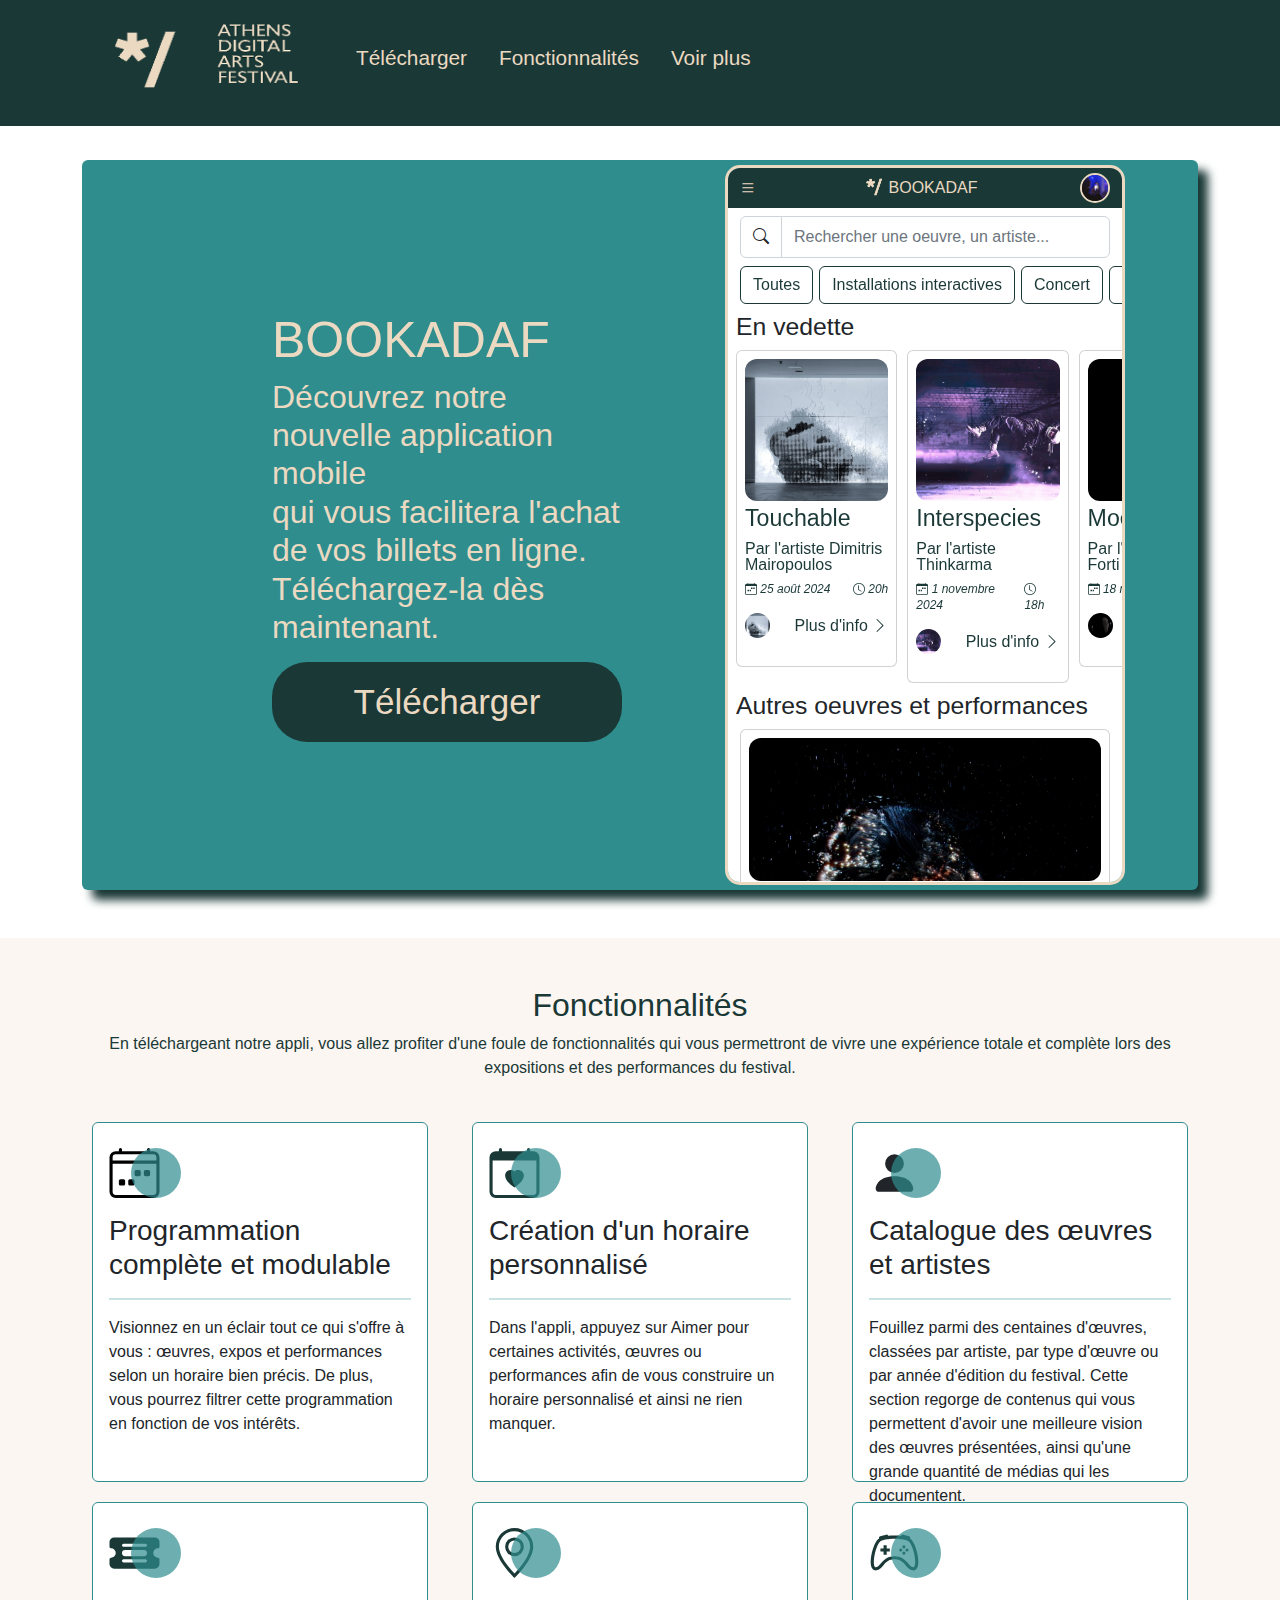
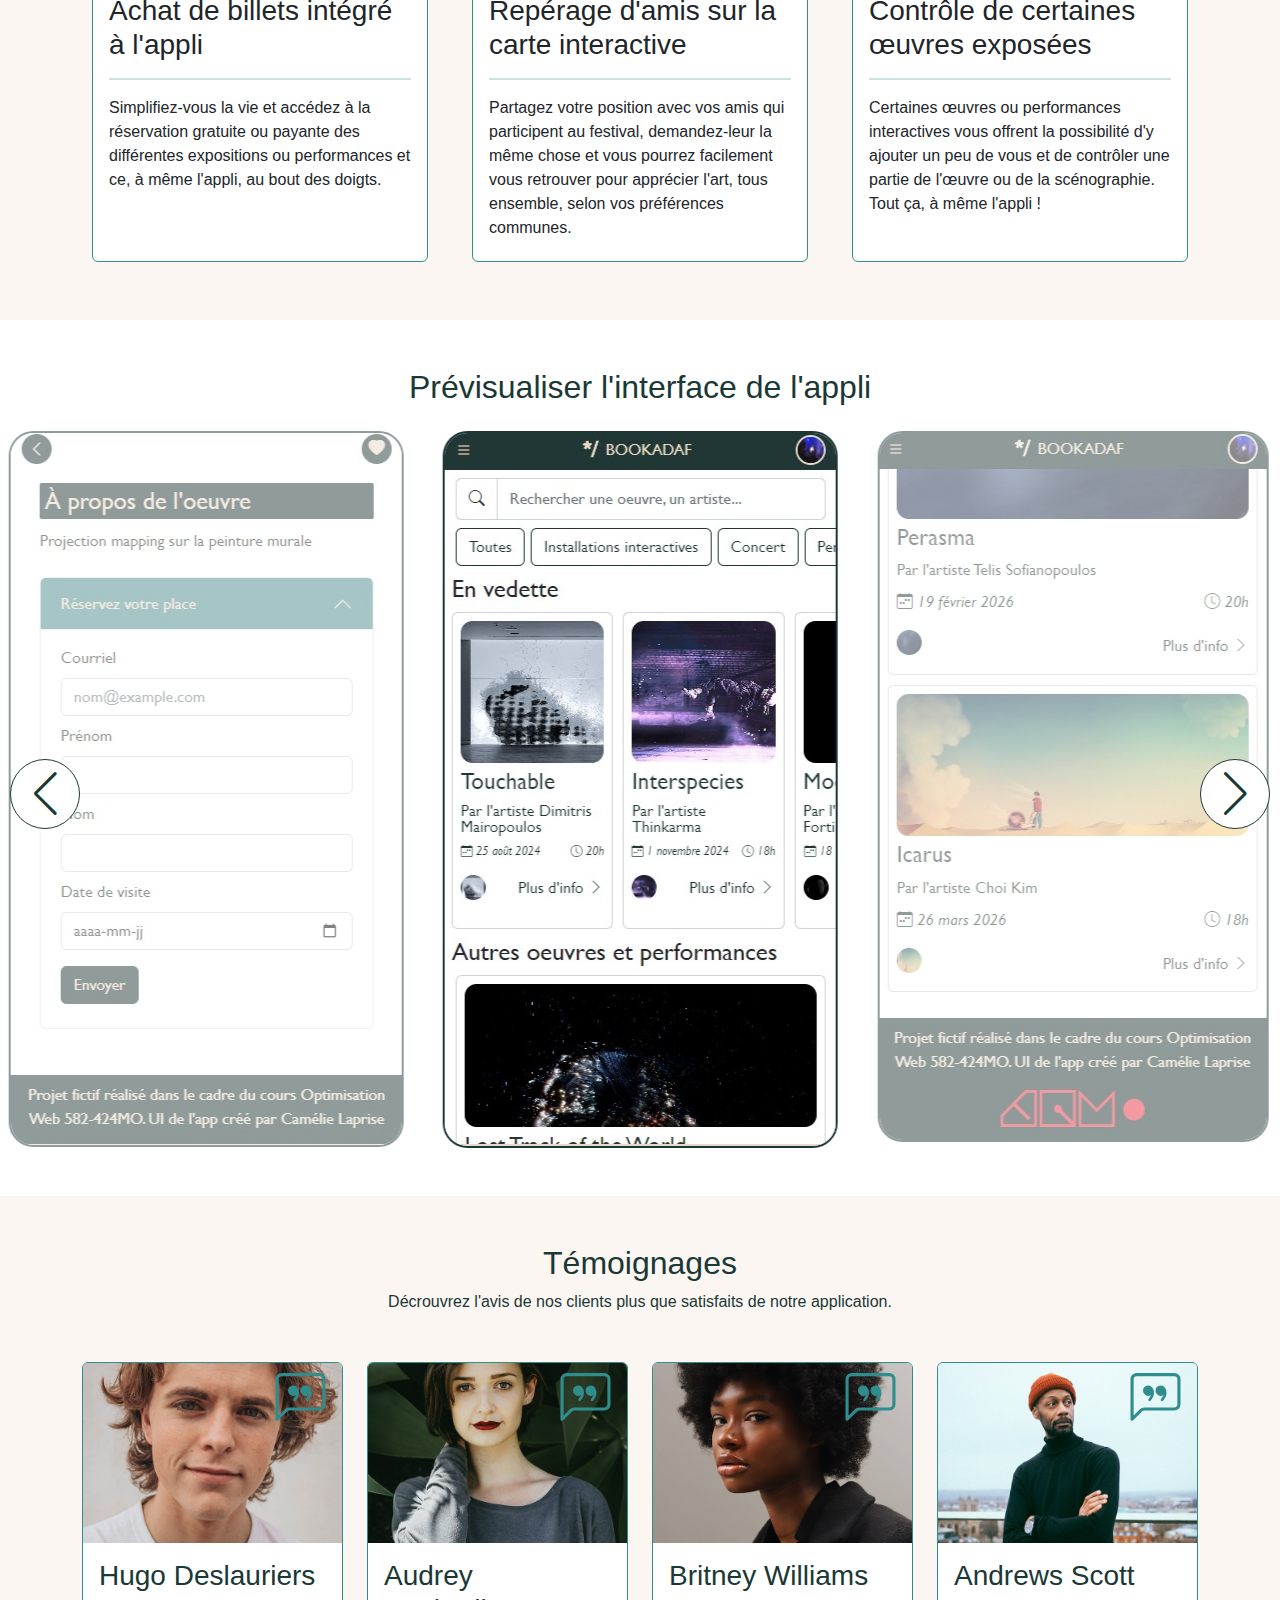
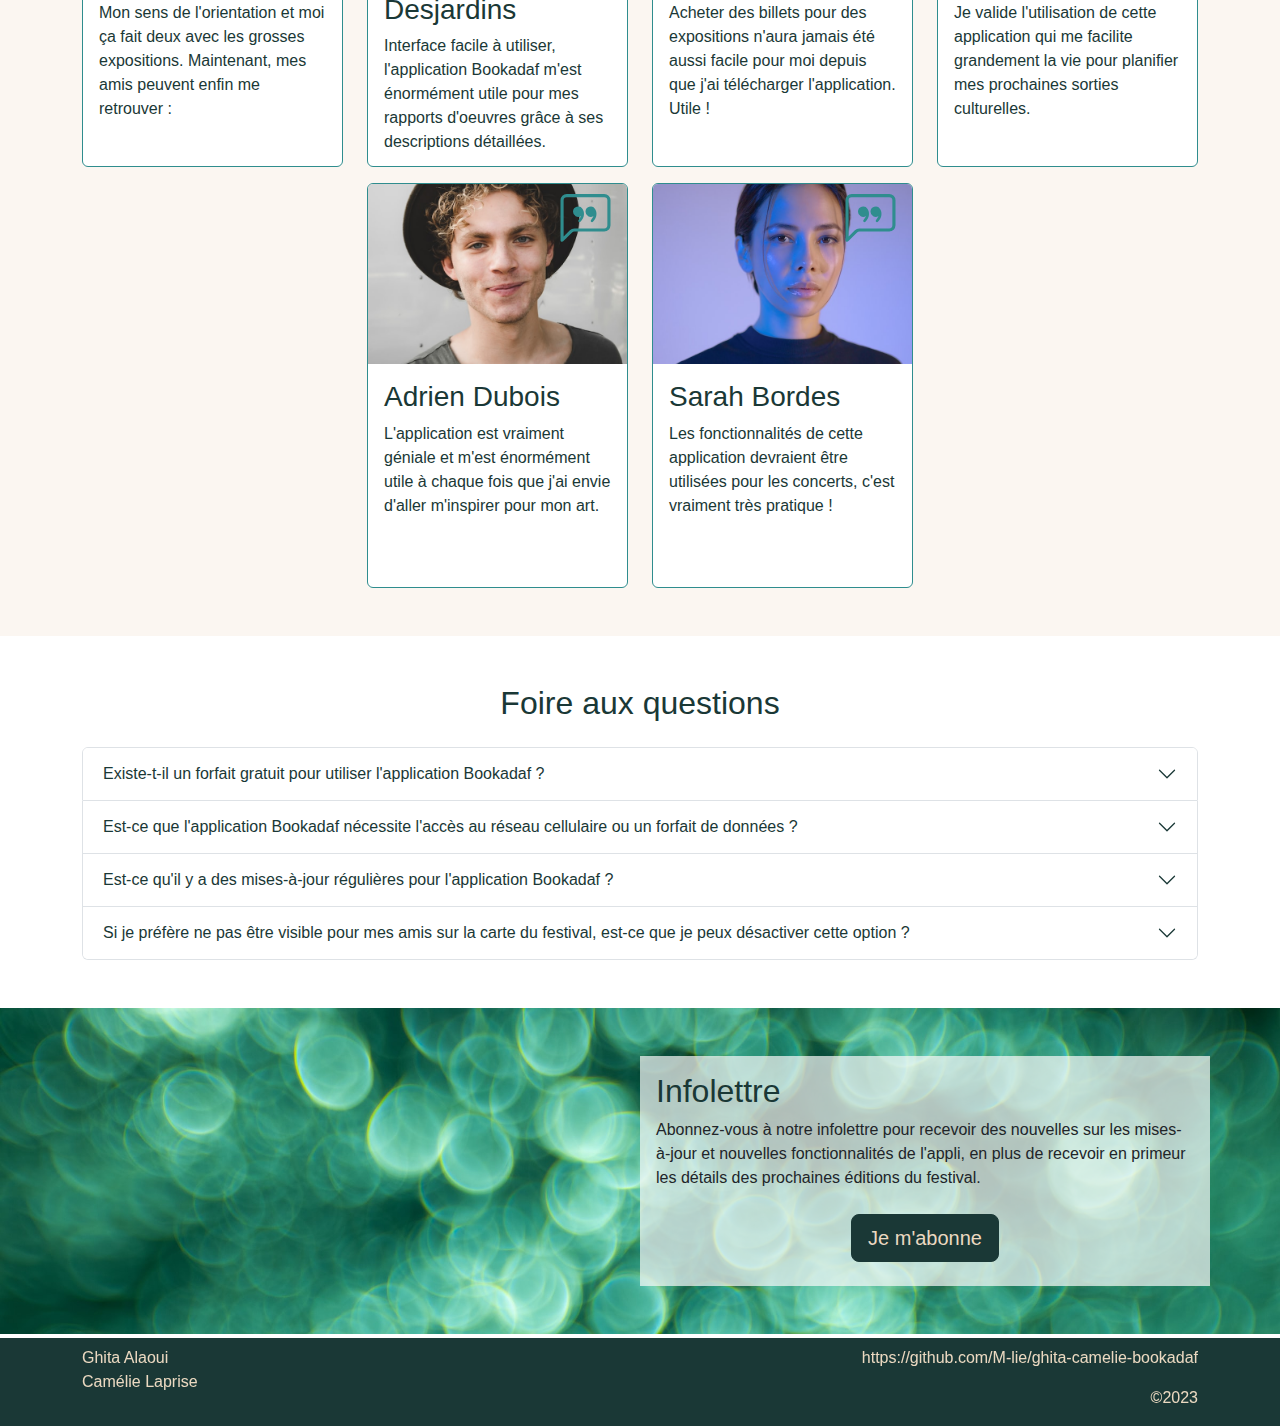
==== index.html @ 88458202 "p.1.3.3_lp" ====
<!DOCTYPE html>
<html lang="fr">
  <head>
    <meta charset="UTF-8">
    <meta http-equiv="X-UA-Compatible" content="IE=edge">
    <meta name="viewport" content="width=device-width, initial-scale=1.0">
    <meta name="robots" content="noindex,notranslate">
    <link rel="stylesheet" href="../css/custom_bootstrap.css"/>
    <link rel="stylesheet" href="https://cdn.jsdelivr.net/npm/bootstrap-icons@1.10.0/font/bootstrap-icons.css">
    <link rel="stylesheet" href="https://cdn.jsdelivr.net/npm/swiper@9/swiper-bundle.min.css"/>
    <link rel="preconnect" href="https://fonts.googleapis.com"><link rel="preconnect" href="https://fonts.gstatic.com" crossorigin=""><link href="https://fonts.googleapis.com/css2?family=Figtree:wght@600&amp;display=swap" rel="stylesheet">
    <link rel="stylesheet" href="css/main.css" />
    <link rel="stylesheet" href="css/styles-lp.css" />
    <title>Landing page</title>
  </head>

  <body>
    <header></header>

    <main>
      <nav class="navbar navbar-dark fixed-top navbar-expand-lg">
        <div class="container d-flex justify-content-start align-items-center">
          <a class="navbar-brand" href="#" id="mainNav" class="collapse navbar-collapse" id="scrollspyHeading1">
            <img src="assets/logo.png" width="250px" height="100px" />
          </a>
          <div id="mainNav" class="collapse navbar-collapse">
            <ul class="navbar-nav">
              <li class="nav-item">
                <ul class="nav nav-pills">
                  <li class="nav-item">
                    <a class="nav-link me-3" id="no1" href="#scrollspyHeading1">Télécharger</a>
                  </li>
                  <li class="nav-item">
                    <a class="nav-link me-3" id="no2"  href="#scrollspyHeading2">Fonctionnalités</a>
                  </li>
                  <li class="nav-item">
                    <a class="nav-link" id="no3" href="#scrollspyHeading3">Voir plus</a>
                  </li>
                </ul>
              </li>
            </ul>
          </div>  
        </div>
      </nav>

      <div class="premierlink" >
        <p class="telecharger">
          <a class="nav-link" href="#scrollspyHeading1"></a>
        </p>
      </div>

      <div class="deuxiemelink">
        <p class="fonctionnalite">
          <a class="nav-link" href="#scrollspyHeading2"></a>
        </p>
      </div>

      <div class="troisiemelink">
        <p class="voirplus">
          <a class="nav-link" href="#scrollspyHeading3"></a>
        </p>
      </div>

      <section class="hero pb-5">
        <div class="container">
          <div class="col-12 col-lg-12">
            <div class="card">
              <div class="row" id="scrollspyHeading1">
                <div class="col-12 col-lg-4 offset-lg-2 d-flex flex-column justify-content-center text-center text-lg-start">
                  <h1 class="text-center text-lg-start">BOOKADAF</h1>
                  <h2 class="text-center text-lg-start">
                      Découvrez notre nouvelle application mobile <br> qui vous
                      facilitera l'achat de vos billets en ligne. <br> Téléchargez-la
                      dès maintenant.
                  </h2>

                  <div class="text-center text-lg-start py-2">
                    <button class="bouton" id="scrollspyHeading1"> Télécharger </button>
                  </div>
                </div>
                <div class="col-12 col-lg-6 d-flex justify-content-center">
                  <iframe src="app/index.html" frameborder="0"></iframe>
                </div>
              </div>
            </div>
          </div>
        </div>
      </section>

      <section id="section-features">
        <div class="container py-5">
          <div class="row">
            <h2 id="scrollspyHeading2">Fonctionnalités</h2>
            <p>En téléchargeant notre appli, vous allez profiter d'une foule de fonctionnalités qui vous permettront de vivre une expérience totale et complète lors des expositions et des performances du festival.</p>
          </div>

          <div class="row pt-3 d-flex justify-content-center">
            <div class="col-12 col-md-6 col-lg-4">
              <div class="card">
                <div class="logo d-flex">
                <svg xmlns="http://www.w3.org/2000/svg" width="83" height="50" fill=""var(--basecolor) class="calendar4-week" viewBox="0 0 16 16">
                  <path d="M3.5 0a.5.5 0 0 1 .5.5V1h8V.5a.5.5 0 0 1 1 0V1h1a2 2 0 0 1 2 2v11a2 2 0 0 1-2 2H2a2 2 0 0 1-2-2V3a2 2 0 0 1 2-2h1V.5a.5.5 0 0 1 .5-.5zM2 2a1 1 0 0 0-1 1v1h14V3a1 1 0 0 0-1-1H2zm13 3H1v9a1 1 0 0 0 1 1h12a1 1 0 0 0 1-1V5z"/>
                  <path d="M11 7.5a.5.5 0 0 1 .5-.5h1a.5.5 0 0 1 .5.5v1a.5.5 0 0 1-.5.5h-1a.5.5 0 0 1-.5-.5v-1zm-3 0a.5.5 0 0 1 .5-.5h1a.5.5 0 0 1 .5.5v1a.5.5 0 0 1-.5.5h-1a.5.5 0 0 1-.5-.5v-1zm-2 3a.5.5 0 0 1 .5-.5h1a.5.5 0 0 1 .5.5v1a.5.5 0 0 1-.5.5h-1a.5.5 0 0 1-.5-.5v-1zm-3 0a.5.5 0 0 1 .5-.5h1a.5.5 0 0 1 .5.5v1a.5.5 0 0 1-.5.5h-1a.5.5 0 0 1-.5-.5v-1z"/>
                </svg>
                <div class="cercle n01"></div>
              </div>
                  <div class="card-body">
                    <h3 class="card-title"> Programmation complète et modulable </h3>
                    <hr style="height: 2px; background-color: #2f8d8e; width: 100%; border: none;">
                    Visionnez en un éclair tout ce qui s'offre à vous : œuvres, expos et performances selon un horaire bien précis. De plus, vous pourrez filtrer cette programmation en fonction de vos intérêts.
                  </div>
              </div>
            </div>
            <div class="col-12 col-md-6 col-lg-4">
              
               <div class="card">
                <div class="logo d-flex">
                <svg xmlns="http://www.w3.org/2000/svg" width="83" height="50" fill="var(--basecolor)" class="calendar-heart" viewBox="0 0 16 16">
                  <path fill-rule="evenodd" d="M4 .5a.5.5 0 0 0-1 0V1H2a2 2 0 0 0-2 2v11a2 2 0 0 0 2 2h12a2 2 0 0 0 2-2V3a2 2 0 0 0-2-2h-1V.5a.5.5 0 0 0-1 0V1H4V.5ZM1 14V4h14v10a1 1 0 0 1-1 1H2a1 1 0 0 1-1-1Zm7-6.507c1.664-1.711 5.825 1.283 0 5.132-5.825-3.85-1.664-6.843 0-5.132Z"/>
                </svg>
                <div class="cercle n01"></div>
              </div>
                  <div class="card-body">
                    <h3 class="card-title"> Création d'un horaire personnalisé </h3>
                    <hr style="height: 2px; background-color: #2f8d8e; width: 100%; border: none;">
                    Dans l'appli, appuyez sur Aimer pour certaines activités, œuvres ou performances afin de vous construire un horaire personnalisé et ainsi ne rien manquer.
                  </div>
                </div>
            </div>
            <div class="col-12 col-md-6 col-lg-4">
               <div class="card">
                <div class="logo d-flex">
                <svg xmlns="http://www.w3.org/2000/svg" width="83" height="50" fill="currentColor" class="bi bi-person-fill" viewBox="0 0 16 16">
                  <path d="M3 14s-1 0-1-1 1-4 6-4 6 3 6 4-1 1-1 1H3Zm5-6a3 3 0 1 0 0-6 3 3 0 0 0 0 6Z"/>
                </svg>
                <div class="cercle n01"></div>
              </div>
                  <div class="card-body">
                    <h3 class="card-title"> Catalogue des œuvres et artistes </h3>
                    <hr style="height: 2px; background-color: #2f8d8e; width: 100%; border: none;">
                    Fouillez parmi des centaines d'œuvres, classées par artiste, par type d'œuvre ou par année d'édition du festival. Cette section regorge de contenus qui vous permettent d'avoir une meilleure vision des œuvres présentées, ainsi qu'une grande quantité de médias qui les documentent.
                  </div>
                </div>
            </div>
           <div class="col-12 col-md-6 col-lg-4">
               <div class="card">
                <div class="logo d-flex">
                <svg xmlns="http://www.w3.org/2000/svg" width="83" height="50" fill="var(--basecolor)" class="bi bi-ticket-detailed-fill" viewBox="0 0 16 16">
                  <path d="M0 4.5A1.5 1.5 0 0 1 1.5 3h13A1.5 1.5 0 0 1 16 4.5V6a.5.5 0 0 1-.5.5 1.5 1.5 0 0 0 0 3 .5.5 0 0 1 .5.5v1.5a1.5 1.5 0 0 1-1.5 1.5h-13A1.5 1.5 0 0 1 0 11.5V10a.5.5 0 0 1 .5-.5 1.5 1.5 0 1 0 0-3A.5.5 0 0 1 0 6V4.5Zm4 1a.5.5 0 0 0 .5.5h7a.5.5 0 0 0 0-1h-7a.5.5 0 0 0-.5.5Zm0 5a.5.5 0 0 0 .5.5h7a.5.5 0 0 0 0-1h-7a.5.5 0 0 0-.5.5ZM4 8a1 1 0 0 0 1 1h6a1 1 0 1 0 0-2H5a1 1 0 0 0-1 1Z"/>
                </svg>
                <div class="cercle n01"></div>
              </div>
                  <div class="card-body">
                    <h3 class="card-title"> Achat de billets intégré à l'appli </h3>
                    <hr style="height: 2px; background-color: #2f8d8e; width: 100%; border: none;">
                    Simplifiez-vous la vie et accédez à la réservation gratuite ou payante des différentes expositions ou performances et ce, à même l'appli, au bout des doigts.
                  </div>
                </div>
            </div>
            <div class="col-12 col-md-6 col-lg-4">
               <div class="card">
                <div class="logo d-flex">
                <svg xmlns="http://www.w3.org/2000/svg" width="83" height="50" fill="var(--basecolor)" class="bi bi-geo-alt" viewBox="0 0 16 16">
                  <path d="M12.166 8.94c-.524 1.062-1.234 2.12-1.96 3.07A31.493 31.493 0 0 1 8 14.58a31.481 31.481 0 0 1-2.206-2.57c-.726-.95-1.436-2.008-1.96-3.07C3.304 7.867 3 6.862 3 6a5 5 0 0 1 10 0c0 .862-.305 1.867-.834 2.94zM8 16s6-5.686 6-10A6 6 0 0 0 2 6c0 4.314 6 10 6 10z"/>
                  <path d="M8 8a2 2 0 1 1 0-4 2 2 0 0 1 0 4zm0 1a3 3 0 1 0 0-6 3 3 0 0 0 0 6z"/>
                </svg>
                <div class="cercle n01"></div>
              </div>
                  <div class="card-body">
                    <h3 class="card-title"> Repérage d'amis sur la carte interactive </h3>
                    <hr style="height: 2px; background-color: #2f8d8e; width: 100%; border: none;">
                    Partagez votre position avec vos amis qui participent au festival, demandez-leur la même chose et vous pourrez facilement vous retrouver pour apprécier l'art, tous ensemble, selon vos préférences communes.
                  </div>
                </div>
            </div>
           <div class="col-12 col-md-6 col-lg-4">
               <div class="card">
                <div class="logo d-flex">
                <svg xmlns="http://www.w3.org/2000/svg" width="83" height="50" fill="var(--basecolor)" class="bi bi-controller" viewBox="0 0 16 16">
                  <path d="M11.5 6.027a.5.5 0 1 1-1 0 .5.5 0 0 1 1 0zm-1.5 1.5a.5.5 0 1 0 0-1 .5.5 0 0 0 0 1zm2.5-.5a.5.5 0 1 1-1 0 .5.5 0 0 1 1 0zm-1.5 1.5a.5.5 0 1 0 0-1 .5.5 0 0 0 0 1zm-6.5-3h1v1h1v1h-1v1h-1v-1h-1v-1h1v-1z"/>
                  <path d="M3.051 3.26a.5.5 0 0 1 .354-.613l1.932-.518a.5.5 0 0 1 .62.39c.655-.079 1.35-.117 2.043-.117.72 0 1.443.041 2.12.126a.5.5 0 0 1 .622-.399l1.932.518a.5.5 0 0 1 .306.729c.14.09.266.19.373.297.408.408.78 1.05 1.095 1.772.32.733.599 1.591.805 2.466.206.875.34 1.78.364 2.606.024.816-.059 1.602-.328 2.21a1.42 1.42 0 0 1-1.445.83c-.636-.067-1.115-.394-1.513-.773-.245-.232-.496-.526-.739-.808-.126-.148-.25-.292-.368-.423-.728-.804-1.597-1.527-3.224-1.527-1.627 0-2.496.723-3.224 1.527-.119.131-.242.275-.368.423-.243.282-.494.575-.739.808-.398.38-.877.706-1.513.773a1.42 1.42 0 0 1-1.445-.83c-.27-.608-.352-1.395-.329-2.21.024-.826.16-1.73.365-2.606.206-.875.486-1.733.805-2.466.315-.722.687-1.364 1.094-1.772a2.34 2.34 0 0 1 .433-.335.504.504 0 0 1-.028-.079zm2.036.412c-.877.185-1.469.443-1.733.708-.276.276-.587.783-.885 1.465a13.748 13.748 0 0 0-.748 2.295 12.351 12.351 0 0 0-.339 2.406c-.022.755.062 1.368.243 1.776a.42.42 0 0 0 .426.24c.327-.034.61-.199.929-.502.212-.202.4-.423.615-.674.133-.156.276-.323.44-.504C4.861 9.969 5.978 9.027 8 9.027s3.139.942 3.965 1.855c.164.181.307.348.44.504.214.251.403.472.615.674.318.303.601.468.929.503a.42.42 0 0 0 .426-.241c.18-.408.265-1.02.243-1.776a12.354 12.354 0 0 0-.339-2.406 13.753 13.753 0 0 0-.748-2.295c-.298-.682-.61-1.19-.885-1.465-.264-.265-.856-.523-1.733-.708-.85-.179-1.877-.27-2.913-.27-1.036 0-2.063.091-2.913.27z"/>
                </svg>
                <div class="cercle n01"></div>
              </div>
                  <div class="card-body">
                    <h3 class="card-title"> Contrôle de certaines œuvres exposées </h3>
                    <hr style="height: 2px; background-color: #2f8d8e; width: 100%; border: none;">
                    Certaines œuvres ou performances interactives vous offrent la possibilité d'y ajouter un peu de vous et de contrôler une partie de l'œuvre ou de la scénographie. Tout ça, à même l'appli !
                  </div>
                </div>
            </div>
          </div>
        </div>
      </section>

      <section id="section-view-more" class="py-5">
        <h2 id="scrollspyHeading3">Prévisualiser l'interface de l'appli </h2>
          <!-- Slider main container -->
          <div class="swiper swiper-screenshots pt-3">
              <!-- Additional required wrapper -->
              <div class="swiper-wrapper">
              <!-- Slides -->
                  <div class="swiper-slide"><img src="assets/app_01.jpg"></div>
                  <div class="swiper-slide"><img src="assets/app_02.jpg"></div>
                  <div class="swiper-slide"><img src="assets/app_03.jpg"></div>
                  <div class="swiper-slide"><img src="assets/app_04.jpg"></div>
                  <div class="swiper-slide"><img src="assets/app_05.jpg"></div>
              </div>

              <!-- If we need navigation buttons -->
              <div class="swiper-button-prev"></div>
              <div class="swiper-button-next"></div>
          </div>
      </section>

      <section id="section-testimonials">
        <div class="container py-5">
          <div class="row">
            <h2> Témoignages </h2>
            <p> Décrouvrez l'avis de nos clients plus que satisfaits de notre application. </p>
          </div>

            <div class="row pt-3 d-flex justify-content-center">
              <div class="col-12 col-sm-6 col-lg-3">
                <div class="card no1 mt-3">
                  <svg xmlns="http://www.w3.org/2000/svg" width="83" height="50" fill="var(--hovercard)" class="quote" viewBox="0 0 16 16">
                    <path d="M14 1a1 1 0 0 1 1 1v8a1 1 0 0 1-1 1H4.414A2 2 0 0 0 3 11.586l-2 2V2a1 1 0 0 1 1-1h12zM2 0a2 2 0 0 0-2 2v12.793a.5.5 0 0 0 .854.353l2.853-2.853A1 1 0 0 1 4.414 12H14a2 2 0 0 0 2-2V2a2 2 0 0 0-2-2H2z"/>
                    <path d="M7.066 4.76A1.665 1.665 0 0 0 4 5.668a1.667 1.667 0 0 0 2.561 1.406c-.131.389-.375.804-.777 1.22a.417.417 0 1 0 .6.58c1.486-1.54 1.293-3.214.682-4.112zm4 0A1.665 1.665 0 0 0 8 5.668a1.667 1.667 0 0 0 2.561 1.406c-.131.389-.375.804-.777 1.22a.417.417 0 1 0 .6.58c1.486-1.54 1.293-3.214.682-4.112z"/>
                  </svg>
                  <img src="assets/artists/temoignage01.png">
                    <div class="card-body">
                      <h3 class="card-title"> Hugo Deslauriers</h3>
                      Mon sens de l'orientation et moi ça fait deux avec les grosses expositions. Maintenant, mes amis peuvent enfin me retrouver :
                      
                        
                  </div>
                </div>
              </div>

              <div class="col-12 col-sm-6 col-lg-3">
                <div class="card no2 mt-3">
                  <svg xmlns="http://www.w3.org/2000/svg" width="83" height="50" fill="var(--hovercard)" class="quote" viewBox="0 0 16 16">
                    <path d="M14 1a1 1 0 0 1 1 1v8a1 1 0 0 1-1 1H4.414A2 2 0 0 0 3 11.586l-2 2V2a1 1 0 0 1 1-1h12zM2 0a2 2 0 0 0-2 2v12.793a.5.5 0 0 0 .854.353l2.853-2.853A1 1 0 0 1 4.414 12H14a2 2 0 0 0 2-2V2a2 2 0 0 0-2-2H2z"/>
                    <path d="M7.066 4.76A1.665 1.665 0 0 0 4 5.668a1.667 1.667 0 0 0 2.561 1.406c-.131.389-.375.804-.777 1.22a.417.417 0 1 0 .6.58c1.486-1.54 1.293-3.214.682-4.112zm4 0A1.665 1.665 0 0 0 8 5.668a1.667 1.667 0 0 0 2.561 1.406c-.131.389-.375.804-.777 1.22a.417.417 0 1 0 .6.58c1.486-1.54 1.293-3.214.682-4.112z"/>
                  </svg>
                  <img src="assets/artists/temoignage02.jpg">
                    <div class="card-body">
                      <h3 class="card-title"> Audrey Desjardins </h3>
                        Interface facile à utiliser, l'application Bookadaf m'est énormément utile pour mes rapports d'oeuvres grâce à ses descriptions détaillées.
                  </div>
                </div>
              </div>

              <div class="col-12 col-sm-6 col-lg-3">
                <div class="card no3 mt-3">
                  <svg xmlns="http://www.w3.org/2000/svg" width="83" height="50" fill="var(--hovercard)" class="quote" viewBox="0 0 16 16">
                    <path d="M14 1a1 1 0 0 1 1 1v8a1 1 0 0 1-1 1H4.414A2 2 0 0 0 3 11.586l-2 2V2a1 1 0 0 1 1-1h12zM2 0a2 2 0 0 0-2 2v12.793a.5.5 0 0 0 .854.353l2.853-2.853A1 1 0 0 1 4.414 12H14a2 2 0 0 0 2-2V2a2 2 0 0 0-2-2H2z"/>
                    <path d="M7.066 4.76A1.665 1.665 0 0 0 4 5.668a1.667 1.667 0 0 0 2.561 1.406c-.131.389-.375.804-.777 1.22a.417.417 0 1 0 .6.58c1.486-1.54 1.293-3.214.682-4.112zm4 0A1.665 1.665 0 0 0 8 5.668a1.667 1.667 0 0 0 2.561 1.406c-.131.389-.375.804-.777 1.22a.417.417 0 1 0 .6.58c1.486-1.54 1.293-3.214.682-4.112z"/>
                  </svg>
                  <img src="assets/artists/temoignage03.png">
                    <div class="card-body">
                      <h3 class="card-title"> Britney Williams </h3>
                        Acheter des billets pour des expositions n'aura jamais été aussi facile pour moi depuis que j'ai télécharger l'application. Utile !
                  </div>
                </div>
              </div>

              <div class="col-12 col-sm-6 col-lg-3">
                <div class="card no4 mt-3">
                  <svg xmlns="http://www.w3.org/2000/svg" width="83" height="50" fill="var(--hovercard)" class="quote" viewBox="0 0 16 16">
                    <path d="M14 1a1 1 0 0 1 1 1v8a1 1 0 0 1-1 1H4.414A2 2 0 0 0 3 11.586l-2 2V2a1 1 0 0 1 1-1h12zM2 0a2 2 0 0 0-2 2v12.793a.5.5 0 0 0 .854.353l2.853-2.853A1 1 0 0 1 4.414 12H14a2 2 0 0 0 2-2V2a2 2 0 0 0-2-2H2z"/>
                    <path d="M7.066 4.76A1.665 1.665 0 0 0 4 5.668a1.667 1.667 0 0 0 2.561 1.406c-.131.389-.375.804-.777 1.22a.417.417 0 1 0 .6.58c1.486-1.54 1.293-3.214.682-4.112zm4 0A1.665 1.665 0 0 0 8 5.668a1.667 1.667 0 0 0 2.561 1.406c-.131.389-.375.804-.777 1.22a.417.417 0 1 0 .6.58c1.486-1.54 1.293-3.214.682-4.112z"/>
                  </svg>
                  <img src="assets/artists/temoignage04.png">
                    <div class="card-body">
                      <h3 class="card-title"> Andrews Scott </h3>
                      Je valide l'utilisation de cette application qui me facilite grandement la vie pour planifier mes prochaines sorties culturelles.
                  </div>
                </div>
              </div>

              <div class="col-12 col-sm-6 col-lg-3">
                <div class="card no5 mt-3 ">
                  <svg xmlns="http://www.w3.org/2000/svg" width="83" height="50" fill="var(--hovercard)" class="quote" viewBox="0 0 16 16">
                    <path d="M14 1a1 1 0 0 1 1 1v8a1 1 0 0 1-1 1H4.414A2 2 0 0 0 3 11.586l-2 2V2a1 1 0 0 1 1-1h12zM2 0a2 2 0 0 0-2 2v12.793a.5.5 0 0 0 .854.353l2.853-2.853A1 1 0 0 1 4.414 12H14a2 2 0 0 0 2-2V2a2 2 0 0 0-2-2H2z"/>
                    <path d="M7.066 4.76A1.665 1.665 0 0 0 4 5.668a1.667 1.667 0 0 0 2.561 1.406c-.131.389-.375.804-.777 1.22a.417.417 0 1 0 .6.58c1.486-1.54 1.293-3.214.682-4.112zm4 0A1.665 1.665 0 0 0 8 5.668a1.667 1.667 0 0 0 2.561 1.406c-.131.389-.375.804-.777 1.22a.417.417 0 1 0 .6.58c1.486-1.54 1.293-3.214.682-4.112z"/>
                  </svg>
                  <img src="assets/artists/temoignage05.png">
                    <div class="card-body">
                      <h3 class="card-title"> Adrien Dubois </h3>
                        L'application est vraiment géniale et m'est énormément utile à chaque fois que j'ai envie d'aller m'inspirer pour mon art.
                  </div>
                </div>
              </div>
              

              <div class="col-12 col-sm-6 col-lg-3">
                <div class="card no6 mt-3">
                  <svg xmlns="http://www.w3.org/2000/svg" width="83" height="50" fill="var(--hovercard)" class="quote" viewBox="0 0 16 16">
                    <path d="M14 1a1 1 0 0 1 1 1v8a1 1 0 0 1-1 1H4.414A2 2 0 0 0 3 11.586l-2 2V2a1 1 0 0 1 1-1h12zM2 0a2 2 0 0 0-2 2v12.793a.5.5 0 0 0 .854.353l2.853-2.853A1 1 0 0 1 4.414 12H14a2 2 0 0 0 2-2V2a2 2 0 0 0-2-2H2z"/>
                    <path d="M7.066 4.76A1.665 1.665 0 0 0 4 5.668a1.667 1.667 0 0 0 2.561 1.406c-.131.389-.375.804-.777 1.22a.417.417 0 1 0 .6.58c1.486-1.54 1.293-3.214.682-4.112zm4 0A1.665 1.665 0 0 0 8 5.668a1.667 1.667 0 0 0 2.561 1.406c-.131.389-.375.804-.777 1.22a.417.417 0 1 0 .6.58c1.486-1.54 1.293-3.214.682-4.112z"/>
                  </svg>
                  <img src="assets/artists/temoignage06.png">
                    <div class="card-body">
                      <h3 class="card-title"> Sarah Bordes </h3>
                      Les fonctionnalités de cette application devraient être utilisées pour les concerts, c'est vraiment très pratique !
                  </div>
                </div>
              </div>
            </div>
      </section>

      <section id="section-faq" d-flex justify-content-center>
        <div class="container py-5">
          <h2 > Foire aux questions </h2>

          <div class="accordion mt-4" id="accordion">

            <div class="accordion-item">
              <h2 class="accordion-header" id="question01">
                <button class="accordion-button collapsed" type="button" data-bs-toggle="collapse" data-bs-target="#reponse01" aria-expanded="true" aria-controls="reponse01" style="border-color: var(--basecolor);
                color: var(--basecolor);">
                  Existe-t-il un forfait gratuit pour utiliser l'application Bookadaf ?
                </button>
              </h2>

              <div id="reponse01" class="accordion-collapse collapse" aria-labelledby="question01" data-bs-parent="#accordion">
                <div class="accordion-reponse px-3 py-3">
                  Tout à fait ! Notre application offre une option gratuite qui donne accès à toutes les fonctionnalités de l'application, mais uniquement avec réseau. Si vous êtes intéressé de l'avoir en version hors-ligne, nous vous invitons à regarder nos forfaits plus qu'abordables !
                </div>
              </div>
            </div>

            <div class="accordion-item">
              <h2 class="accordion-header" id="question02">
                <button class="accordion-button collapsed" type="button" data-bs-toggle="collapse" data-bs-target="#reponse02" aria-expanded="false" aria-controls="reponse02"  style="border-color: var(--basecolor);
                color: var(--basecolor);">
                  Est-ce que l'application Bookadaf nécessite l'accès au réseau cellulaire ou un forfait de données ? 
                </button>
              </h2>

              <div id="reponse02" class="accordion-collapse collapse" aria-labelledby="question02" data-bs-parent="#accordion">
                <div class="accordion-reponse px-3 py-3">
                 Oui, la version générale nécessite du réseau Wifi ou des données mobiles. Nous vous invitons à vous renseigner sur nos différents forrfaits et leurs avantages.
                </div>
              </div>
            </div>

            <div class="accordion-item">
              <h2 class="accordion-header" id="question03">
                <button class="accordion-button collapsed" type="button" data-bs-toggle="collapse" data-bs-target="#reponse03" aria-expanded="false" aria-controls="reponse03" style="border-color: var(--basecolor);
                color: var(--basecolor);">
                  Est-ce qu'il y a des mises-à-jour régulières pour l'application Bookadaf ?
                </button>
              </h2>

              <div id="reponse03" class="accordion-collapse collapse" aria-labelledby="question03" data-bs-parent="#accordion">
                <div class="accordion-reponse px-3 py-3">
                  Tout comme n'importe application, notre application est souvent mise-à-jour pour répondre aux besoins croissants de la clientèle. Une notification vous sera envoyé dès la sortie de la mise-à-jour. Nous vous invitons à y faire attention pour avoir les versions plus récentes afin d'optimiser votre expérience.
                </div>
              </div>
            </div>
          

          <div class="accordion-item">
            <h2 class="accordion-header" id="question04">
              <button class="accordion-button collapsed" type="button" data-bs-toggle="collapse" data-bs-target="#reponse04" aria-expanded="false" aria-controls="reponse04" style="border-color: var(--basecolor);
              color: var(--basecolor);">
               Si je préfère ne pas être visible pour mes amis sur la carte du festival, est-ce que je peux désactiver cette option ?
              </button>
            </h2>

            <div id="reponse04" class="accordion-collapse collapse" aria-labelledby="question04" data-bs-parent="#accordion">
              <div class="accordion-reponse px-3 py-3">
               Absolument ! Nous avons un mode fantôme que vous pouvez activer dans <strong> Paramètres </strong> puis aller dans <strong> Localisation </strong> et enfin sélectionnez le mode <strong> Fantôme </strong>. Vous pouvez également désactiver la localisation via vos paramètres cellulaire. 
              </div>
            </div>
          </div>
        </div>
      </section>

      <section id="section-info" >
        <div class="container py-5">
          <div class="row justify-content-center">
            <div class="carte-infolettre col-12 col-md-6 offset-md-6 d-flex flex-column justify-content-center text-center text-md-start p-3">
              <h2 class="text-center text-md-start">Infolettre</h2>
              <p class="text-center text-md-start">
                Abonnez-vous à notre infolettre pour recevoir des nouvelles sur les mises-à-jour et nouvelles fonctionnalités de l'appli, en plus de recevoir en primeur les détails des prochaines éditions du festival.
              </p>

              <div class="bouton-abonnement d-flex justify-content-center py-2">
                <button class="btn btn-primary btn-lg" data-bs-toggle="modal"
                data-bs-target="#modal" style="color: var(--text);"> Je m'abonne
                </button>
              </div>
            </div>
          </div>
      </section>
    </main>

    <div class="modal fade" id="modal" tabindex="-1" aria-labelledby="ModalLabel" aria-hidden="true">
      <div class="modal-dialog modal-dialog-centered">
        <div class="modal-content">
          <div class="modal-header">
              <h2 class="modal-title" id="ModalLabel">Restez informé !</h2>
              <button type="button" class="btn-close" data-bs-dismiss="modal" aria-label="Close"></button>
          </div>

          <div class="modal-body">
            <form>
              <div class="form-group">
                <label for="courriel" style="color: var(--basecolor);">Rentrez votre adresse courriel</label>
                <input type="email" class="form-control my-2" id="courriel" placeholder="       nom@gmail.com">
                <svg xmlns="http://www.w3.org/2000/svg" width="30" height="30" fill="currentColor" class="bi bi-envelope-at" viewBox="0 0 16 16">
                  <path d="M2 2a2 2 0 0 0-2 2v8.01A2 2 0 0 0 2 14h5.5a.5.5 0 0 0 0-1H2a1 1 0 0 1-.966-.741l5.64-3.471L8 9.583l7-4.2V8.5a.5.5 0 0 0 1 0V4a2 2 0 0 0-2-2H2Zm3.708 6.208L1 11.105V5.383l4.708 2.825ZM1 4.217V4a1 1 0 0 1 1-1h12a1 1 0 0 1 1 1v.217l-7 4.2-7-4.2Z"/>
                  <path d="M14.247 14.269c1.01 0 1.587-.857 1.587-2.025v-.21C15.834 10.43 14.64 9 12.52 9h-.035C10.42 9 9 10.36 9 12.432v.214C9 14.82 10.438 16 12.358 16h.044c.594 0 1.018-.074 1.237-.175v-.73c-.245.11-.673.18-1.18.18h-.044c-1.334 0-2.571-.788-2.571-2.655v-.157c0-1.657 1.058-2.724 2.64-2.724h.04c1.535 0 2.484 1.05 2.484 2.326v.118c0 .975-.324 1.39-.639 1.39-.232 0-.41-.148-.41-.42v-2.19h-.906v.569h-.03c-.084-.298-.368-.63-.954-.63-.778 0-1.259.555-1.259 1.4v.528c0 .892.49 1.434 1.26 1.434.471 0 .896-.227 1.014-.643h.043c.118.42.617.648 1.12.648Zm-2.453-1.588v-.227c0-.546.227-.791.573-.791.297 0 .572.192.572.708v.367c0 .573-.253.744-.564.744-.354 0-.581-.215-.581-.8Z"/>
                </svg>
              </div>
            </form>

            <div class="modal-footer">
              <button class="btn btn-primary" data-bs-dismiss="modal" style="color: var(--text);">M'inscrire</button>
              <button class="btn btn-primary" data-bs-dismiss="modal" style="color: var(--text);">Annuler</button>
            </div>
          </div>
        </div>
      </div>
    </div>

    <footer>

      <div class="container sticky-bottom">
      
            <div class="mt-1"></div>
            <div class="px-1"></div>
            <div class="py-1"></div>

            
                <div class="footer">
                  <div class="row justify-content-center">

                    <div class="col-12 col-lg-6">
                      <p class="text-center text-lg-start"> Ghita Alaoui <br> Camélie Laprise</p>      
                    </div>

                    <div class="col-12 col-lg-6">
                      
                        <p class="text-center text-lg-end"><a href="https://github.com/M-lie/ghita-camelie-bookadaf"> https://github.com/M-lie/ghita-camelie-bookadaf </p>
                       
                      <p class="text-center text-lg-end">©2023 </p>                           
                    </div>
                  </div>
                </div>
      </div>            
    </footer>

    <script
      src="https://cdn.jsdelivr.net/npm/bootstrap@5.3.0-alpha1/dist/js/bootstrap.bundle.min.js"
      integrity="sha384-w76AqPfDkMBDXo30jS1Sgez6pr3x5MlQ1ZAGC+nuZB+EYdgRZgiwxhTBTkF7CXvN"
      crossorigin="anonymous"></script>
    <script src="https://cdn.jsdelivr.net/npm/swiper@9/swiper-bundle.min.js"></script>


    <script src="js/script.js"></script>
  </body>
</html>
---- css/main.css ----
* {
  box-sizing: border-box;
}

body,
html {
  font-family: "Gill Sans Mt", sans-serif;
  @font-face {
    src: url("../assets/fonts/Gill Sans Mt.ttf") format("truetype");
    font-family: "Gill Sans Mt", sans-serif;
  }
}

body::-webkit-scrollbar {
  display: none;
}

:root {
  --background: #ffffff;
  --division: #fbf6f1;
  --text: #ebd9c1;
  --hovercard: #2f8d8e;
  --hover: #1d5c5d;
  --basecolor: #1a3836;
  --typo: "Gill Sans Mt", sans-serif;
}
---- css/styles-lp.css ----
nav {
  background-color: var(--basecolor);
}

.hero {
  margin-top: 160px;
}

.hero .card {
  border: none;
  background-color: var(--hovercard);
  box-shadow: 10px 10px 10px var(--basecolor);
}

h1 {
  margin-top: 10px;
  color: var(--text);
  font-size: 50px;
}

h2 {
  color: var(--text);
}

.nav-link {
  color: var(--text);
  font-size: 1.3em;
  margin-bottom: 10px;
}

.nav-link:hover {
  color: var(--hover);
}

footer {
  width: 100%;
  background-color: var(--basecolor);
}

footer p {
  color: var(--text);
}

.bouton {
  background-color: var(--basecolor);
  width: 350px;
  height: 80px;
  border: none;
  border-radius: 35px;
  color: var(--text);
  font-size: 35px;
}

.bouton:hover {
  background-color: var(--hover);
  max-width: 350px;
}

.footer a {
  text-decoration: none;
  color: var(--text);
}

.footer a:hover {
  color: var(--hovercard);
}

iframe {
  aspect-ratio: 5/9;
  width: 400px;
  border: 3px solid var(--text);
  border-radius: 15px;
  margin: 5px;
}

#section-features h2 {
  color: var(--basecolor);
  text-align: center;
}

#section-features p {
  color: var(--basecolor);
  text-align: center;
}

#section-features .card {
  background-color: var(--background);
  box-shadow: none;
  height: 40vh;
  margin: 10px;
  padding-top: 25px;
  border-color: var(--hovercard);
}

#section-features {
  background-color: var(--division);
}

.cercle {
  background-color: var(--hovercard);
  width: 50px;
  height: 50px;
  border-radius: 100%;
  opacity: 70%;
}

.n01 {
  margin-left: -45px;
}

#section-testimonials {
  background-color: var(--division);
}

#section-testimonials p {
  color: var(--basecolor);
  text-align: center;
}

#section-testimonials h2 {
  color: var(--basecolor);
  text-align: center;
}

#section-testimonials img {
  height: 20vh;
  object-fit: cover;
  border-radius: 5px 5px 0 0;
}

#section-testimonials .card {
  background-color: var(--background);
  border-color: var(--hovercard);
  color: var(--basecolor);
  height: 45vh;
}

#section-testimonials .card:hover {
  background-color: var(--hovercard);
  border: none;
  color: var(--text);
}

.quote {
  position: absolute;
  top: 10px;
  right: 0;
}

#section-faq {
  background-color: var(--background);
}

#section-faq h2 {
  color: var(--basecolor);
  text-align: center;
}

#accordion {
  border-color: var(--basecolor);
}

.accordion-button.collapsed::after {
  background-image: url("data:image/svg+xml,%3csvg xmlns='http://www.w3.org/2000/svg' viewBox='0 0 16 16' fill='%231a3836'%3e%3cpath fill-rule='evenodd' d='M1.646 4.646a.5.5 0 0 1 .708 0L8 10.293l5.646-5.647a.5.5 0 0 1 .708.708l-6 6a.5.5 0 0 1-.708 0l-6-6a.5.5 0 0 1 0-.708z'/%3e%3c/svg%3e");
}

.accordion-button:not(.collapsed)::after {
  background-image: url("data:image/svg+xml,%3csvg xmlns='http://www.w3.org/2000/svg' viewBox='0 0 16 16' fill='%231a3836'%3e%3cpath fill-rule='evenodd' d='M1.646 4.646a.5.5 0 0 1 .708 0L8 10.293l5.646-5.647a.5.5 0 0 1 .708.708l-6 6a.5.5 0 0 1-.708 0l-6-6a.5.5 0 0 1 0-.708z'/%3e%3c/svg%3e");
}

#section-info {
  background-image: url(../assets/infolettre.png);
  background-repeat: no-repeat;
  background-size: cover;
}

#section-info h2 {
  color: var(--basecolor);
}

.carte-infolettre {
  background-color: rgba(250, 250, 250, 70%);
}

.bi-envelope-at {
  margin-top: -80px;
  margin-left: 8px;
}

.modal-title {
  color: var(--basecolor);
}

#section-view-more {
  background-color: var(--background);
}

#section-view-more h2 {
  color: var(--basecolor);
  text-align: center;
}

.swiper {
  width: 100vw;
}

.swiper-slide {
  width: auto;
  display: flex;
  justify-content: center;
}

.swiper-slide img {
  border: 2px solid var(--basecolor);
  border-radius: 25px;
}

.swiper-slide-prev {
  opacity: 50%;
}

.swiper-slide-next {
  opacity: 50%;
}

.swiper-button-prev {
  color: var(--basecolor);
  width: 70px;
  height: 70px;
  border: 1px solid var(--basecolor);
  border-radius: 50%;
  background-color: var(--background);
}

.swiper-button-next {
  color: var(--basecolor);
  width: 70px;
  height: 70px;
  border: 1px solid var(--basecolor);
  border-radius: 50%;
  background-color: var(--background);
}
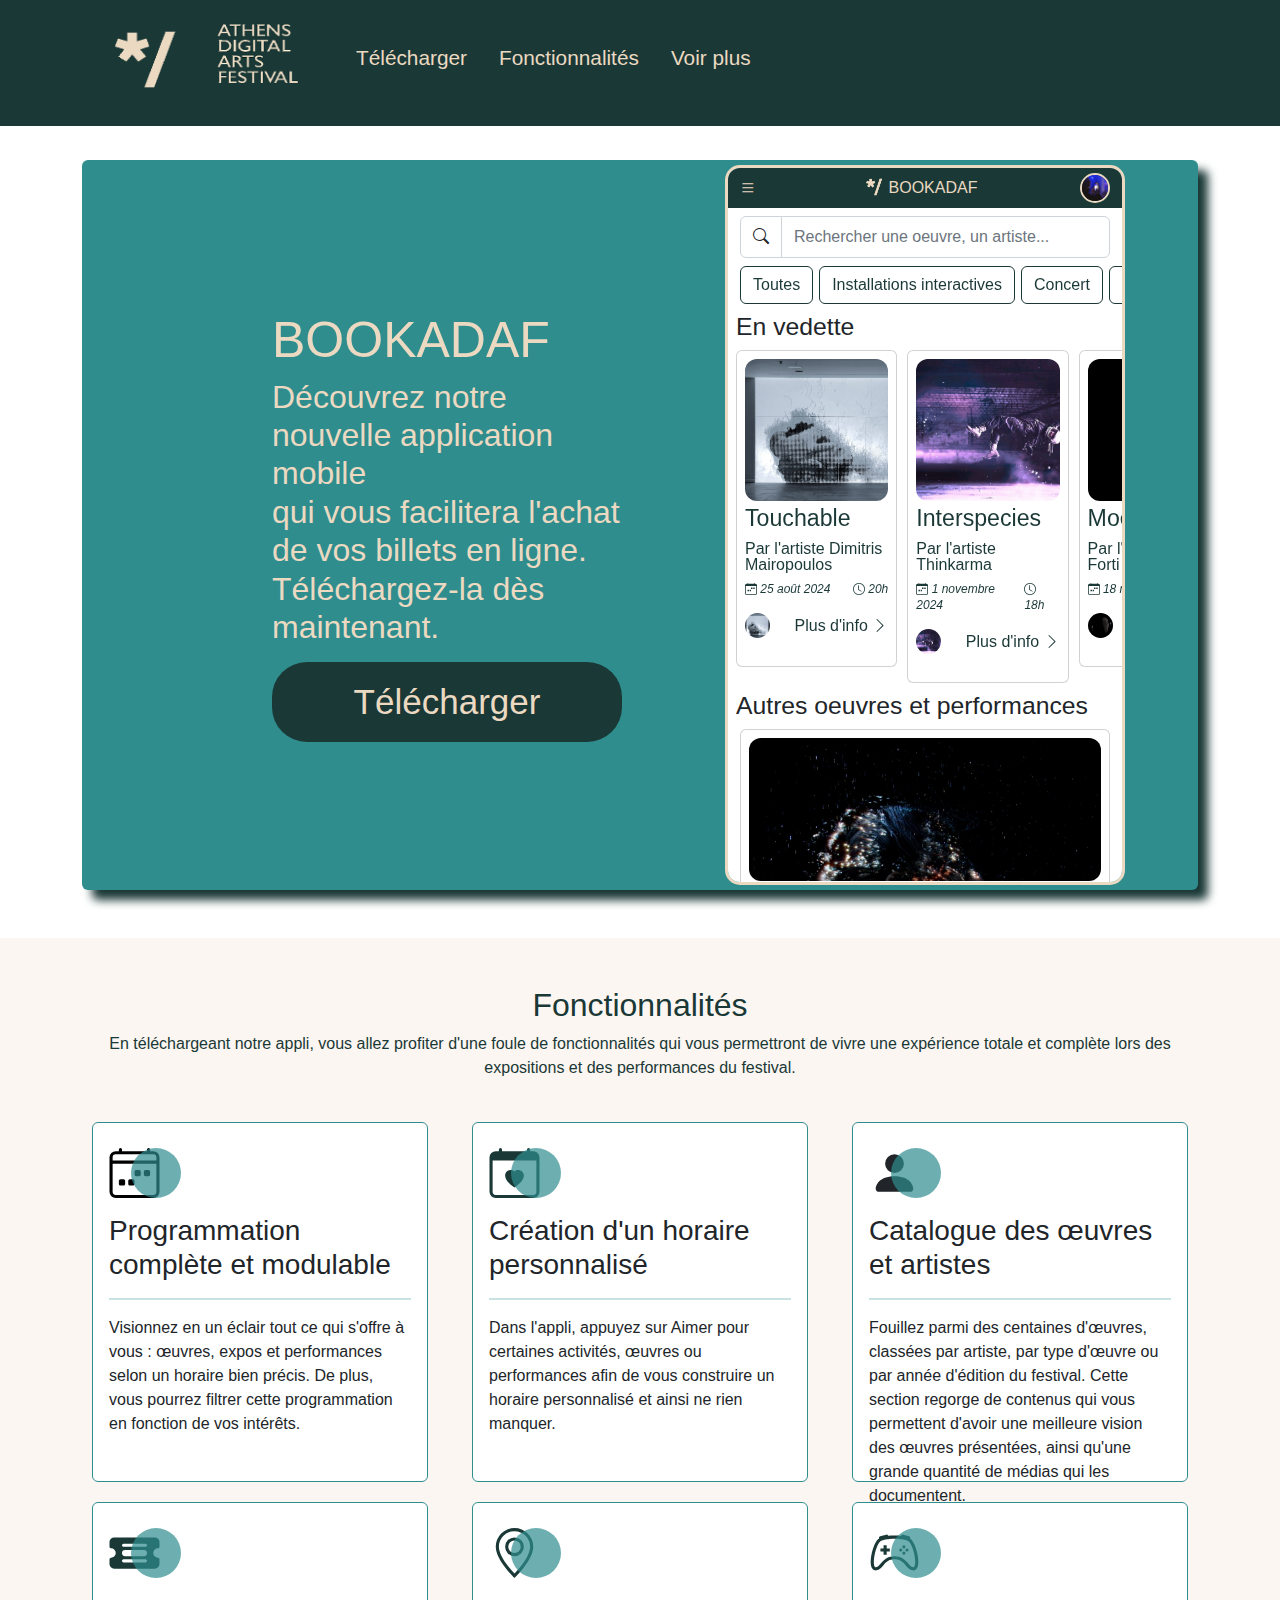
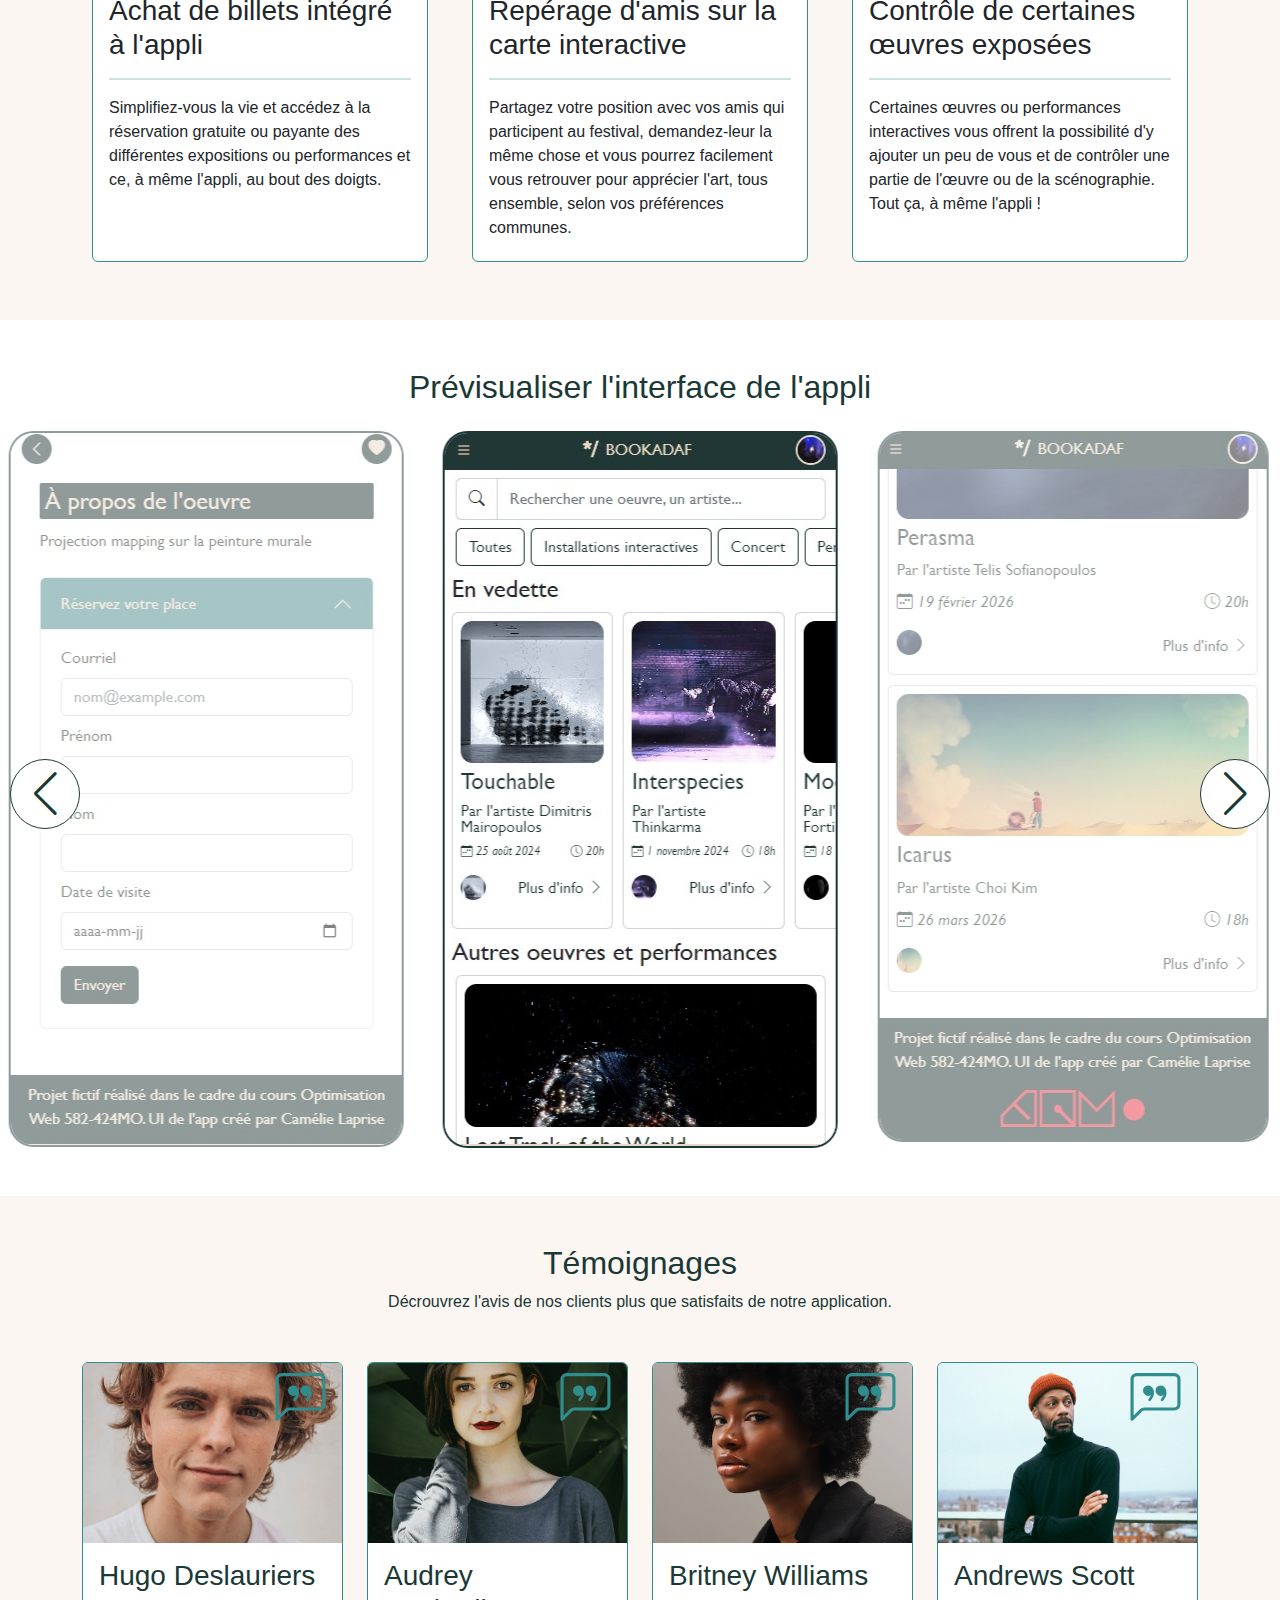
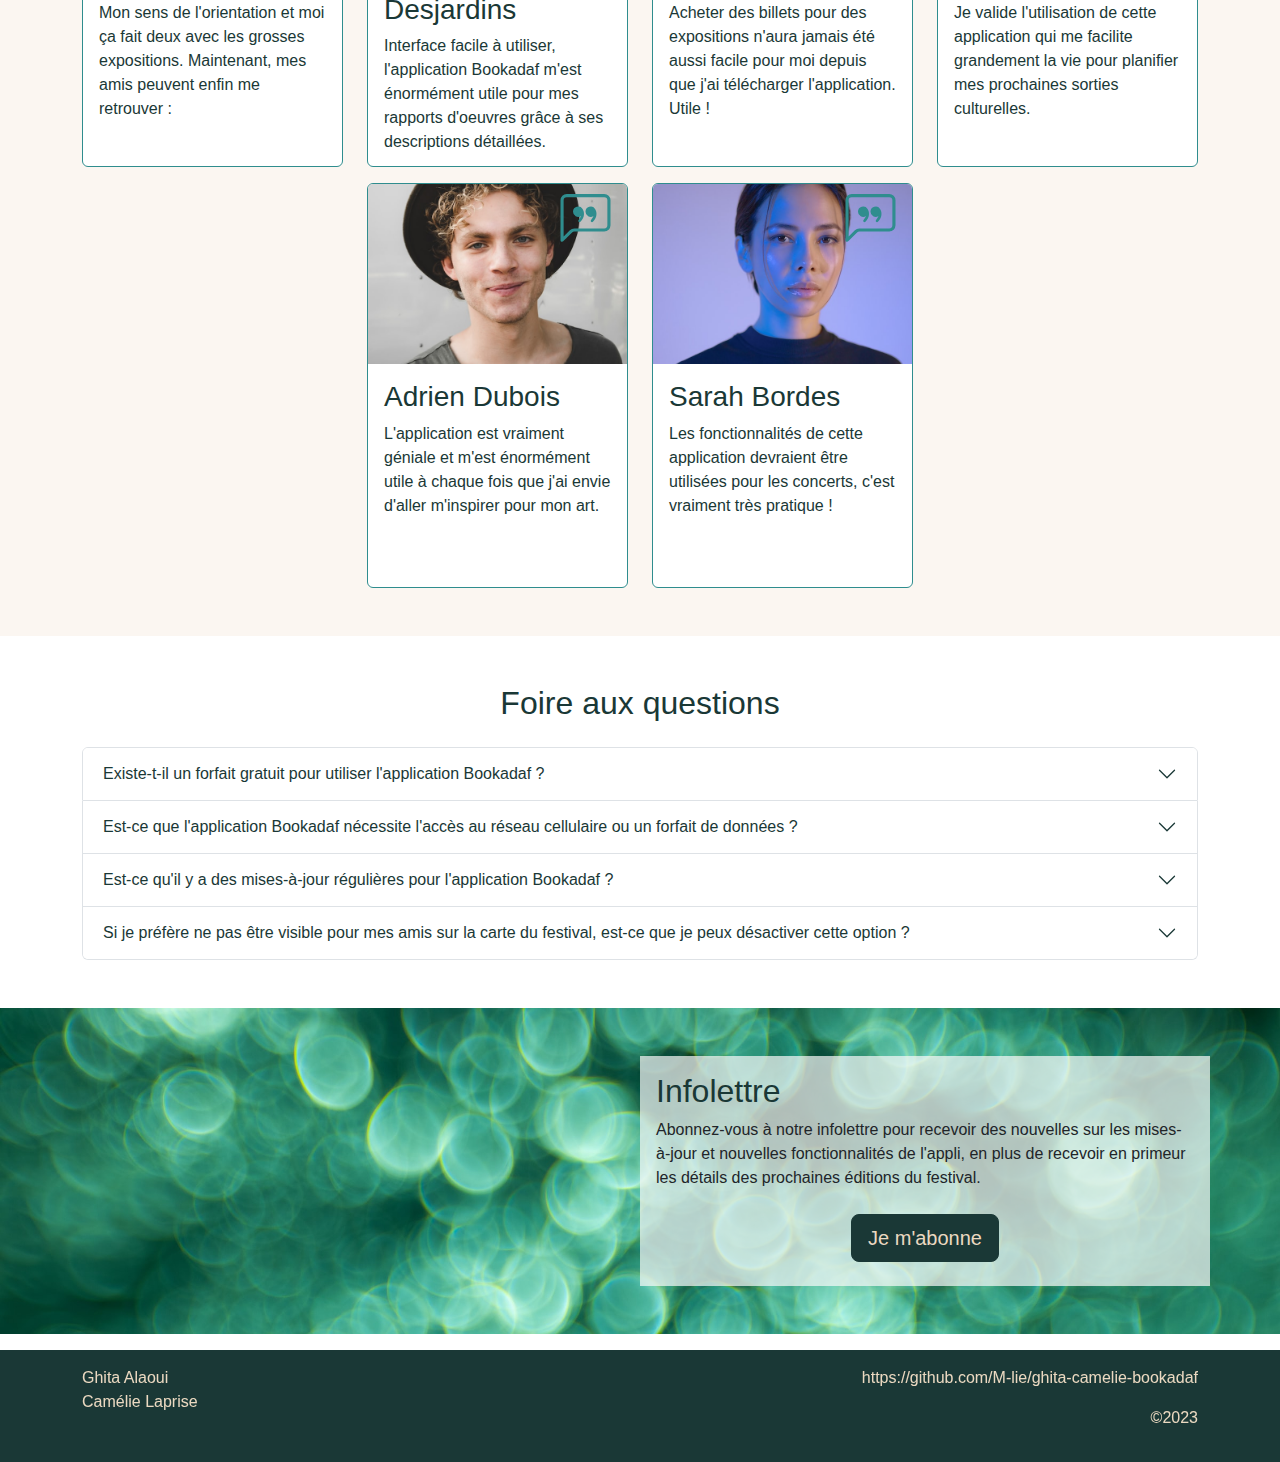
==== commit a8a20e9b: "correction-footer" ====
--- a/index.html
+++ b/index.html
@@ -20,23 +20,24 @@
     <main>
       <nav class="navbar navbar-dark fixed-top navbar-expand-lg">
         <div class="container d-flex justify-content-start align-items-center">
-          <a class="navbar-brand" href="#" id="mainNav" class="collapse navbar-collapse" id="scrollspyHeading1">
+          <a class="navbar-brand" href="#" id="scrollspyHeading1">
             <img src="assets/logo.png" width="250px" height="100px" />
           </a>
+
+          <button class="navbar-toggler" data-bs-toggle="collapse" data-bs-target="#mainNav" aria-controls="mainNav" aria-expanded="false" aria-label="Affichage/masquage de la navigation">
+            <i class="bi bi-list" width="250px" height = "100px"></i>
+          </button>
+          
           <div id="mainNav" class="collapse navbar-collapse">
             <ul class="navbar-nav">
               <li class="nav-item">
-                <ul class="nav nav-pills">
-                  <li class="nav-item">
-                    <a class="nav-link me-3" id="no1" href="#scrollspyHeading1">Télécharger</a>
-                  </li>
-                  <li class="nav-item">
-                    <a class="nav-link me-3" id="no2"  href="#scrollspyHeading2">Fonctionnalités</a>
-                  </li>
-                  <li class="nav-item">
-                    <a class="nav-link" id="no3" href="#scrollspyHeading3">Voir plus</a>
-                  </li>
-                </ul>
+                <a class="nav-link me-3" id="no1" href="#scrollspyHeading2">Télécharger</a>
+              </li>
+              <li class="nav-item">
+                <a class="nav-link me-3" id="no2"  href="#scrollspyHeading3">Fonctionnalités</a>
+              </li>
+              <li class="nav-item">
+                <a class="nav-link" id="no3" href="#scrollspyHeading4">Voir plus</a>
               </li>
             </ul>
           </div>  
@@ -45,19 +46,19 @@
 
       <div class="premierlink" >
         <p class="telecharger">
-          <a class="nav-link" href="#scrollspyHeading1"></a>
-        </p>
-      </div>
-
-      <div class="deuxiemelink">
-        <p class="fonctionnalite">
           <a class="nav-link" href="#scrollspyHeading2"></a>
         </p>
       </div>
 
+      <div class="deuxiemelink">
+        <p class="fonctionnalite">
+          <a class="nav-link" href="#scrollspyHeading3"></a>
+        </p>
+      </div>
+
       <div class="troisiemelink">
         <p class="voirplus">
-          <a class="nav-link" href="#scrollspyHeading3"></a>
+          <a class="nav-link" href="#scrollspyHeading4"></a>
         </p>
       </div>
 
@@ -65,7 +66,7 @@
         <div class="container">
           <div class="col-12 col-lg-12">
             <div class="card">
-              <div class="row" id="scrollspyHeading1">
+              <div class="row" id="scrollspyHeading2">
                 <div class="col-12 col-lg-4 offset-lg-2 d-flex flex-column justify-content-center text-center text-lg-start">
                   <h1 class="text-center text-lg-start">BOOKADAF</h1>
                   <h2 class="text-center text-lg-start">
@@ -75,7 +76,7 @@
                   </h2>
 
                   <div class="text-center text-lg-start py-2">
-                    <button class="bouton" id="scrollspyHeading1"> Télécharger </button>
+                    <button class="bouton"> Télécharger </button>
                   </div>
                 </div>
                 <div class="col-12 col-lg-6 d-flex justify-content-center">
@@ -90,7 +91,7 @@
       <section id="section-features">
         <div class="container py-5">
           <div class="row">
-            <h2 id="scrollspyHeading2">Fonctionnalités</h2>
+            <h2 id="scrollspyHeading3">Fonctionnalités</h2>
             <p>En téléchargeant notre appli, vous allez profiter d'une foule de fonctionnalités qui vous permettront de vivre une expérience totale et complète lors des expositions et des performances du festival.</p>
           </div>
 
@@ -194,7 +195,7 @@
       </section>
 
       <section id="section-view-more" class="py-5">
-        <h2 id="scrollspyHeading3">Prévisualiser l'interface de l'appli </h2>
+        <h2 id="scrollspyHeading4">Prévisualiser l'interface de l'appli </h2>
           <!-- Slider main container -->
           <div class="swiper swiper-screenshots pt-3">
               <!-- Additional required wrapper -->
@@ -427,15 +428,9 @@
       </div>
     </div>
 
-    <footer>
+    <footer class="mt-3 px-3 py-3">
 
       <div class="container sticky-bottom">
-      
-            <div class="mt-1"></div>
-            <div class="px-1"></div>
-            <div class="py-1"></div>
-
-            
                 <div class="footer">
                   <div class="row justify-content-center">
 
--- a/css/styles-lp.css
+++ b/css/styles-lp.css
@@ -241,8 +241,12 @@
   background-color: var(--background);
 }
 
-
-
-
-
-
+.navbar-toggler {
+  border: none;
+}
+
+.bi-list {
+  color: var(--text);
+  height: 120px;
+  width: 120px;
+}
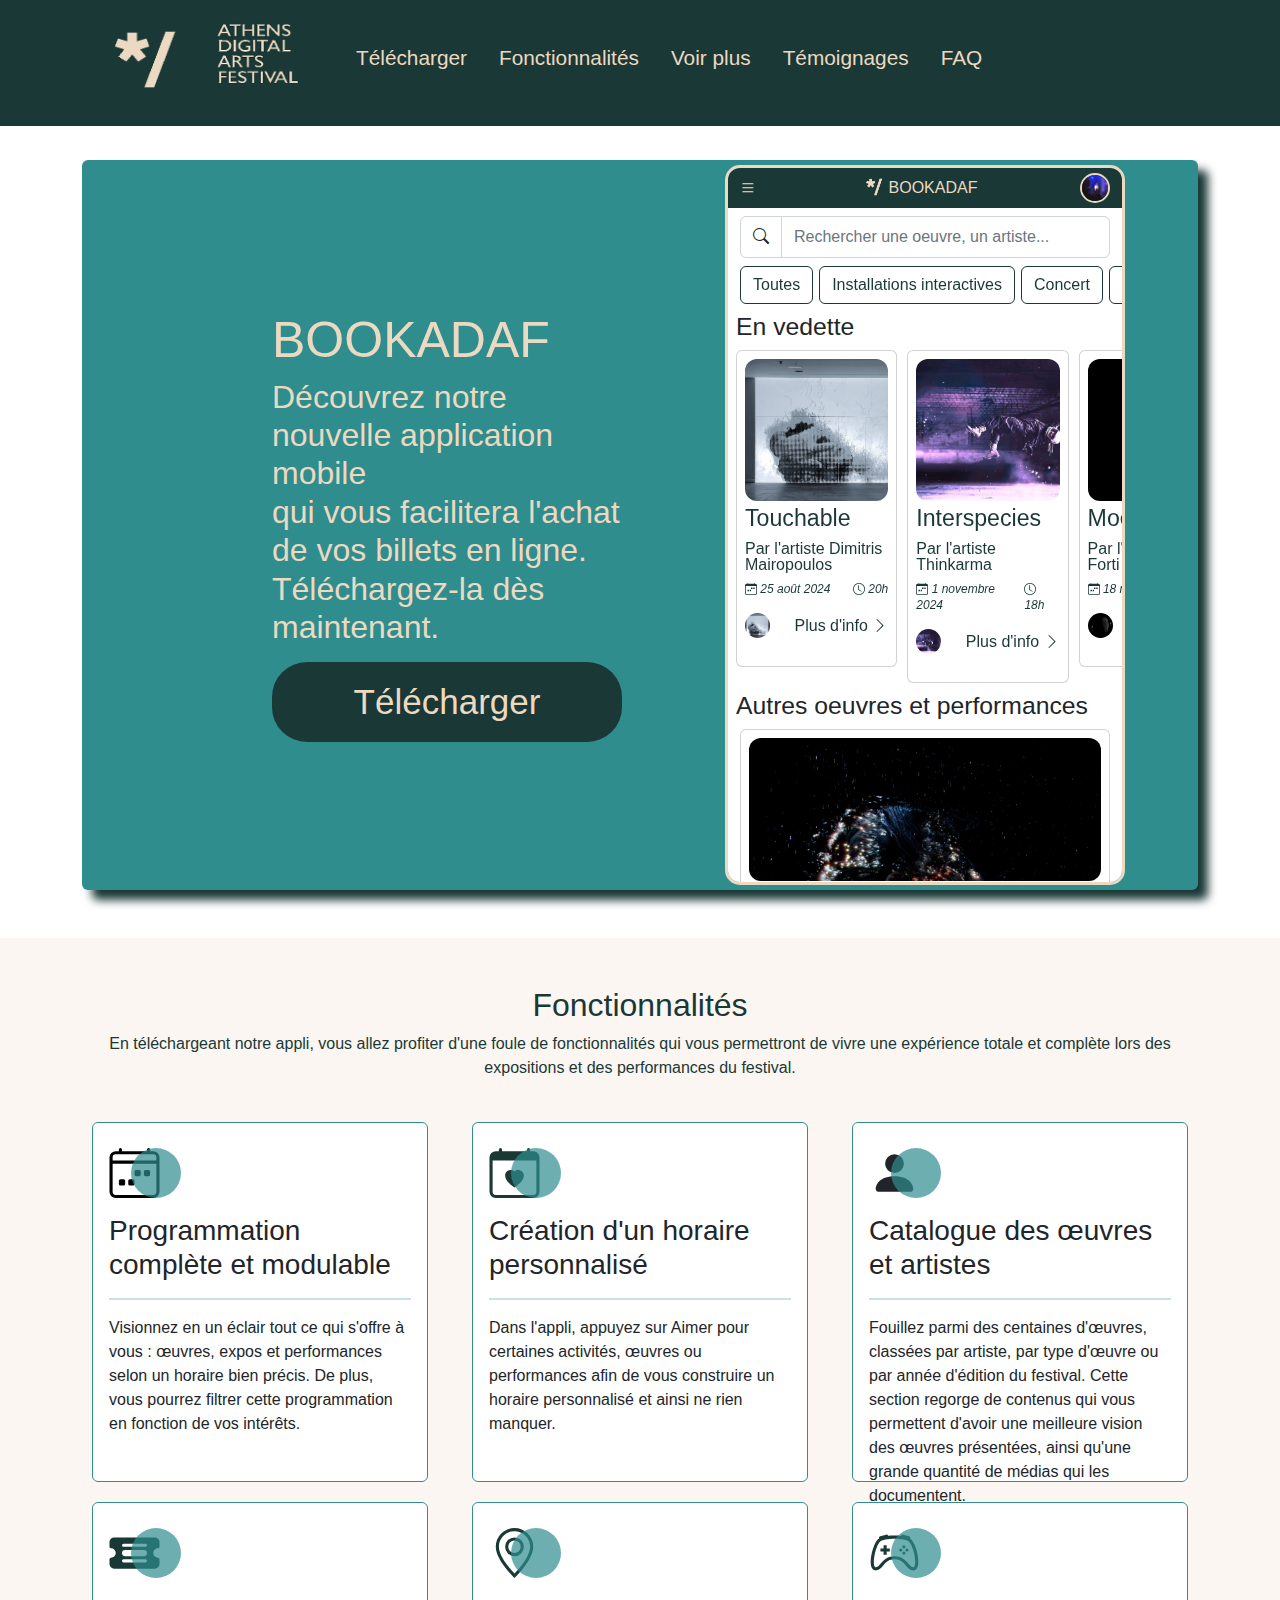
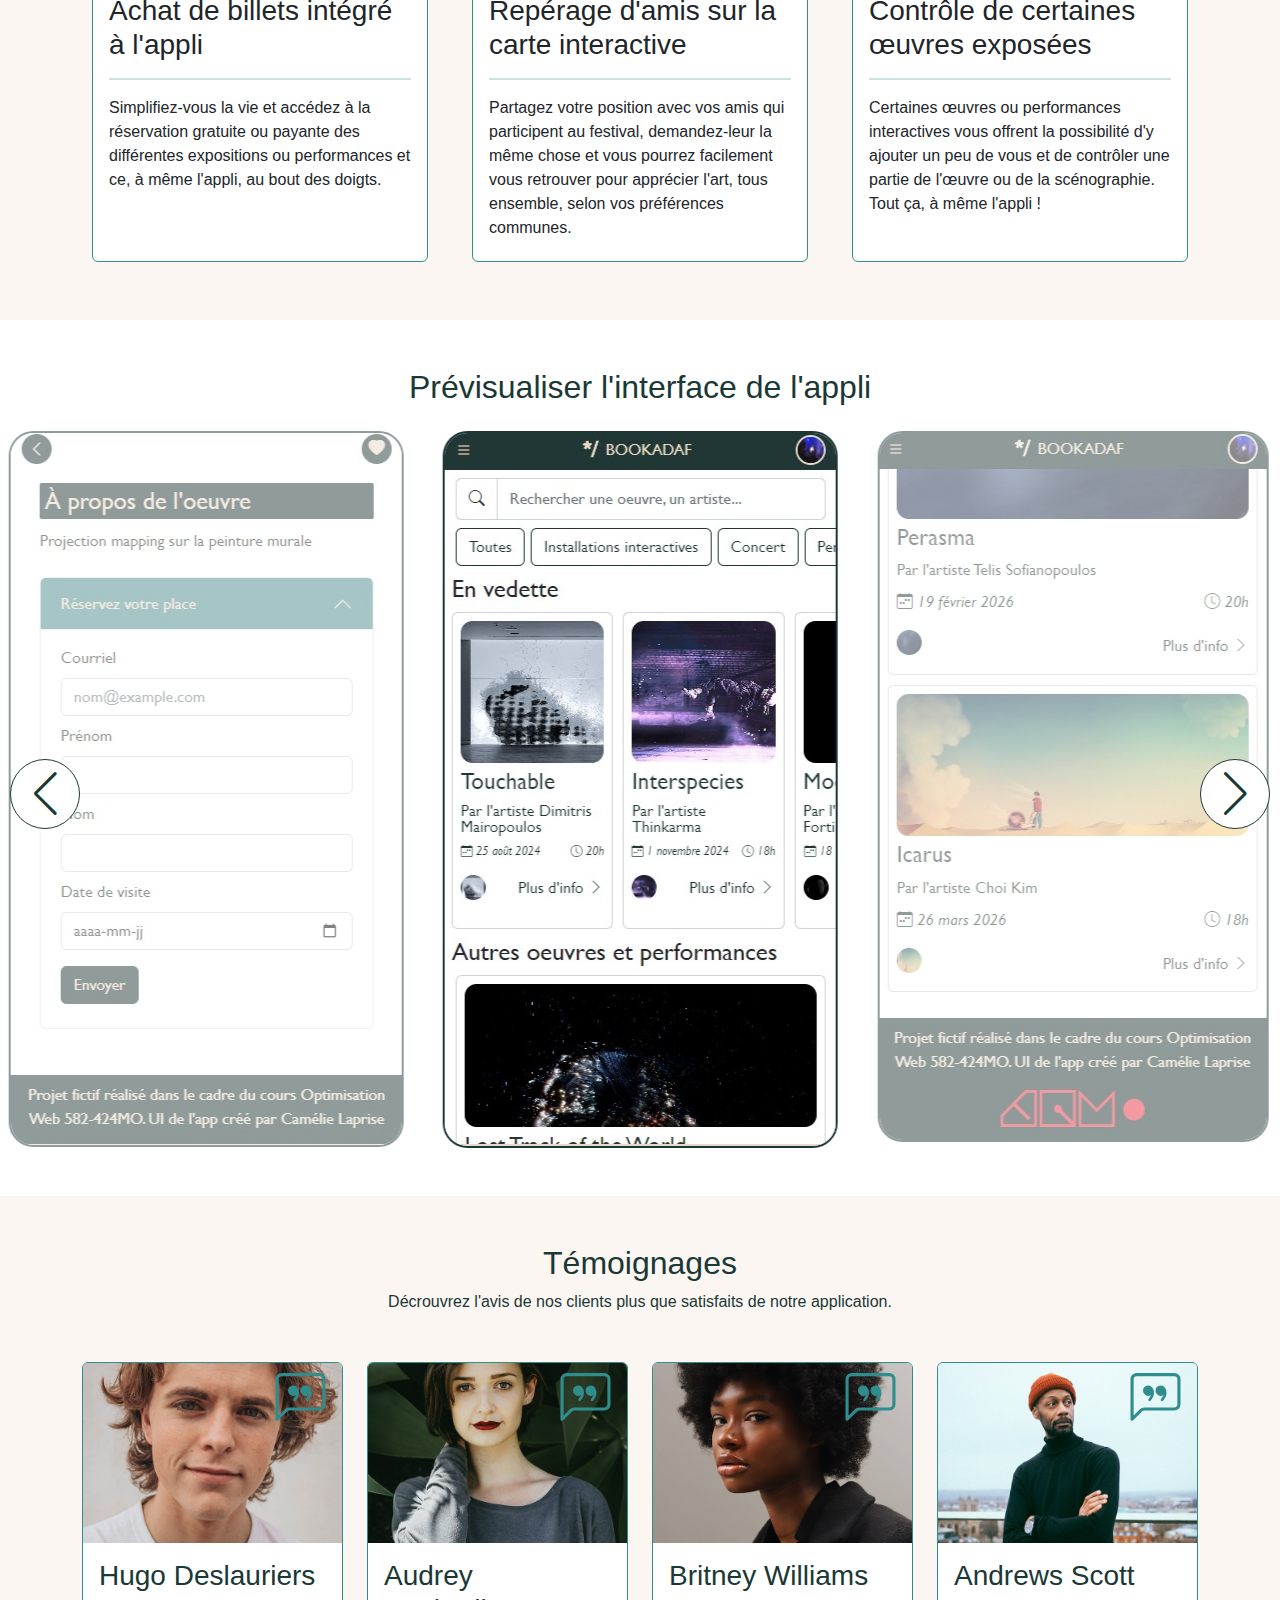
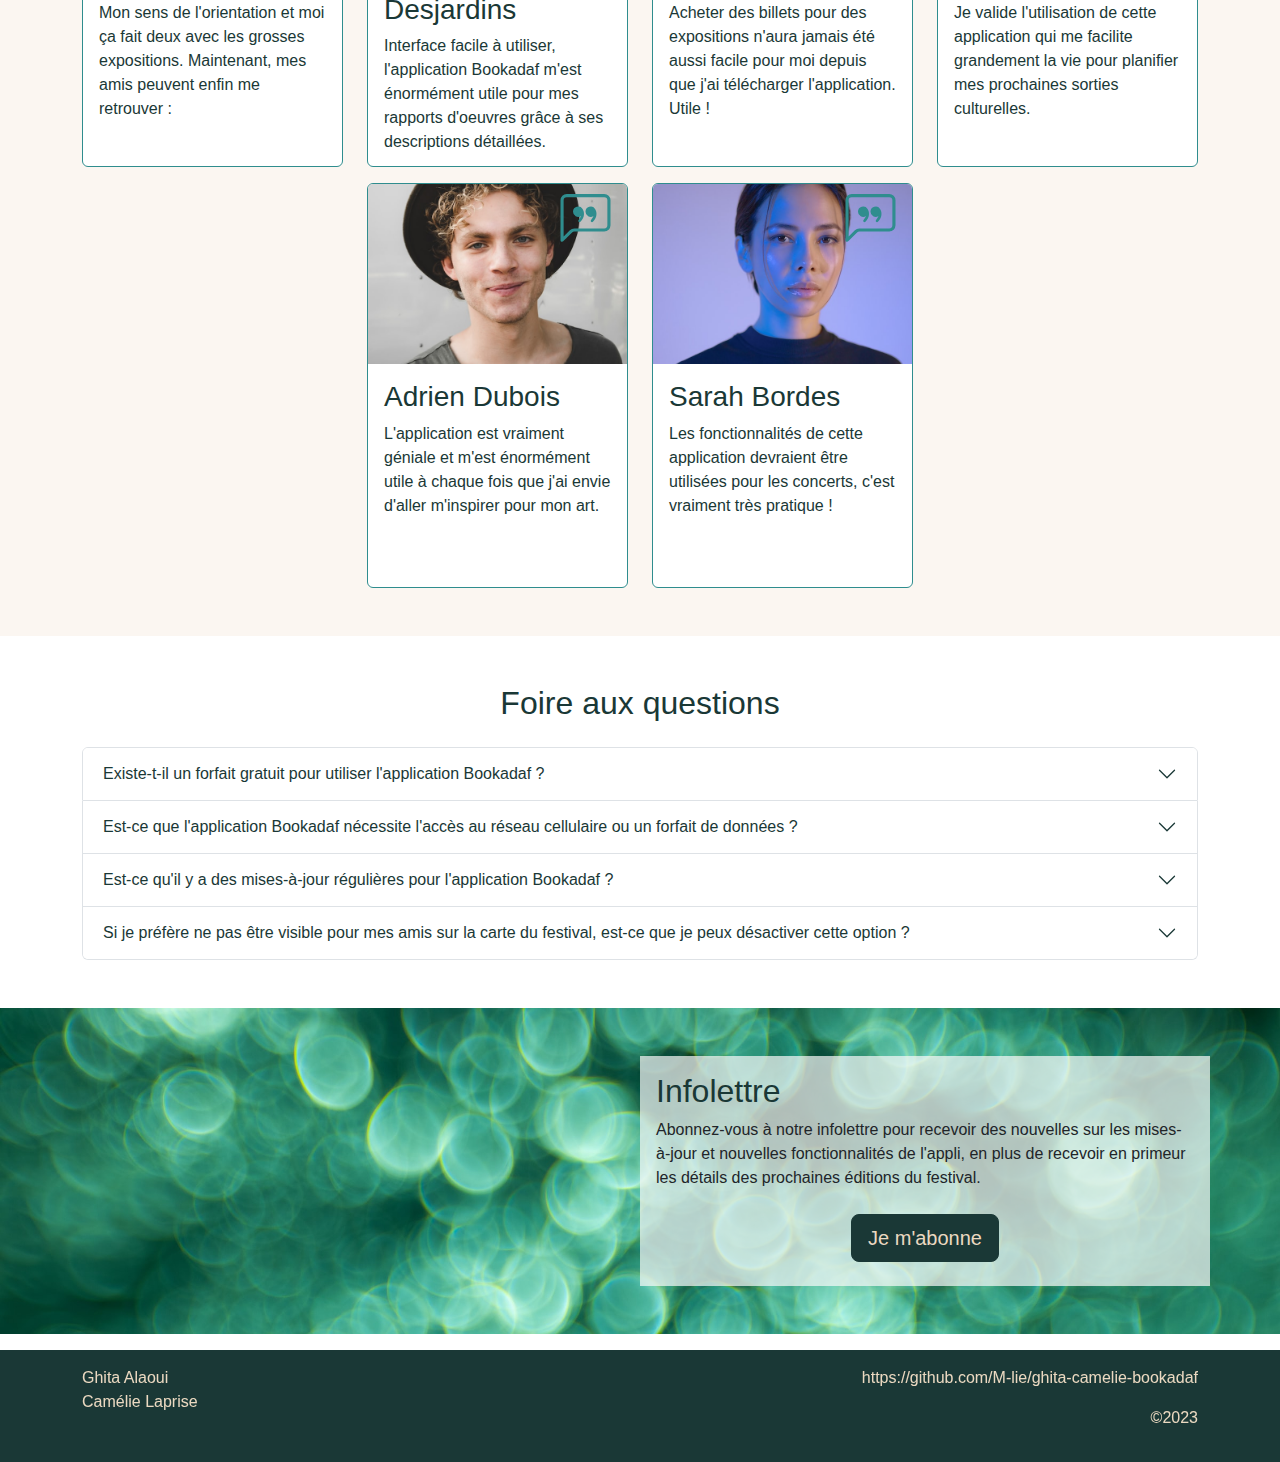
==== commit 57006e0f: "p.1.2_lp_burger_menu_corrections" ====
--- a/index.html
+++ b/index.html
@@ -19,13 +19,15 @@
 
     <main>
       <nav class="navbar navbar-dark fixed-top navbar-expand-lg">
-        <div class="container d-flex justify-content-start align-items-center">
+        <div class="container">
           <a class="navbar-brand" href="#" id="scrollspyHeading1">
             <img src="assets/logo.png" width="250px" height="100px" />
           </a>
-
+          
           <button class="navbar-toggler" data-bs-toggle="collapse" data-bs-target="#mainNav" aria-controls="mainNav" aria-expanded="false" aria-label="Affichage/masquage de la navigation">
-            <i class="bi bi-list" width="250px" height = "100px"></i>
+            <svg xmlns="http://www.w3.org/2000/svg" width="16" height="16" fill="var(--text)" class="bi bi-list" viewBox="0 0 16 16">
+              <path fill-rule="evenodd" d="M2.5 12a.5.5 0 0 1 .5-.5h10a.5.5 0 0 1 0 1H3a.5.5 0 0 1-.5-.5zm0-4a.5.5 0 0 1 .5-.5h10a.5.5 0 0 1 0 1H3a.5.5 0 0 1-.5-.5zm0-4a.5.5 0 0 1 .5-.5h10a.5.5 0 0 1 0 1H3a.5.5 0 0 1-.5-.5z"/>
+            </svg>
           </button>
           
           <div id="mainNav" class="collapse navbar-collapse">
@@ -37,7 +39,13 @@
                 <a class="nav-link me-3" id="no2"  href="#scrollspyHeading3">Fonctionnalités</a>
               </li>
               <li class="nav-item">
-                <a class="nav-link" id="no3" href="#scrollspyHeading4">Voir plus</a>
+                <a class="nav-link me-3" id="no3" href="#scrollspyHeading4">Voir plus</a>
+              </li>
+              <li class="nav-item">
+                <a class="nav-link me-3" id="no4" href="#scrollspyHeading5">Témoignages</a>
+              </li>
+              <li class="nav-item">
+                <a class="nav-link me-3" id="no5" href="#scrollspyHeading6">FAQ</a>
               </li>
             </ul>
           </div>  
@@ -59,6 +67,18 @@
       <div class="troisiemelink">
         <p class="voirplus">
           <a class="nav-link" href="#scrollspyHeading4"></a>
+        </p>
+      </div>
+
+      <div class="quatriemelink">
+        <p class="temoignage">
+          <a class="nav-link" href="#scrollspyHeading5"></a>
+        </p>
+      </div>
+
+      <div class="cinquiemelink">
+        <p class="faq">
+          <a class="nav-link" href="#scrollspyHeading6"></a>
         </p>
       </div>
 
@@ -217,7 +237,7 @@
       <section id="section-testimonials">
         <div class="container py-5">
           <div class="row">
-            <h2> Témoignages </h2>
+            <h2 id="scrollspyHeading5"> Témoignages </h2>
             <p> Décrouvrez l'avis de nos clients plus que satisfaits de notre application. </p>
           </div>
 
@@ -313,7 +333,7 @@
 
       <section id="section-faq" d-flex justify-content-center>
         <div class="container py-5">
-          <h2 > Foire aux questions </h2>
+          <h2 id="scrollspyHeading6"> Foire aux questions </h2>
 
           <div class="accordion mt-4" id="accordion">
 
--- a/css/main.css
+++ b/css/main.css
@@ -24,3 +24,22 @@
   --basecolor: #1a3836;
   --typo: "Gill Sans Mt", sans-serif;
 }
+
+/*--------------------------------------------------------- 
+# Styles Généraux 
+---------------------------------------------------------*/ 
+header{
+}
+
+h1{
+}
+
+footer{
+}
+
+/*---------------------------------------------------------- 
+# Section Hero  
+----------------------------------------------------------*/ 
+section.hero{
+  margin-top: 160px;
+}--- a/css/styles-lp.css
+++ b/css/styles-lp.css
@@ -2,8 +2,14 @@
   background-color: var(--basecolor);
 }
 
-.hero {
-  margin-top: 160px;
+.navbar-toggler {
+  border: none;
+  margin-right: 0;
+}
+
+.bi-list {
+  height: 50px;
+  width: 50px;
 }
 
 .hero .card {
@@ -241,12 +247,4 @@
   background-color: var(--background);
 }
 
-.navbar-toggler {
-  border: none;
-}
-
-.bi-list {
-  color: var(--text);
-  height: 120px;
-  width: 120px;
-}
+
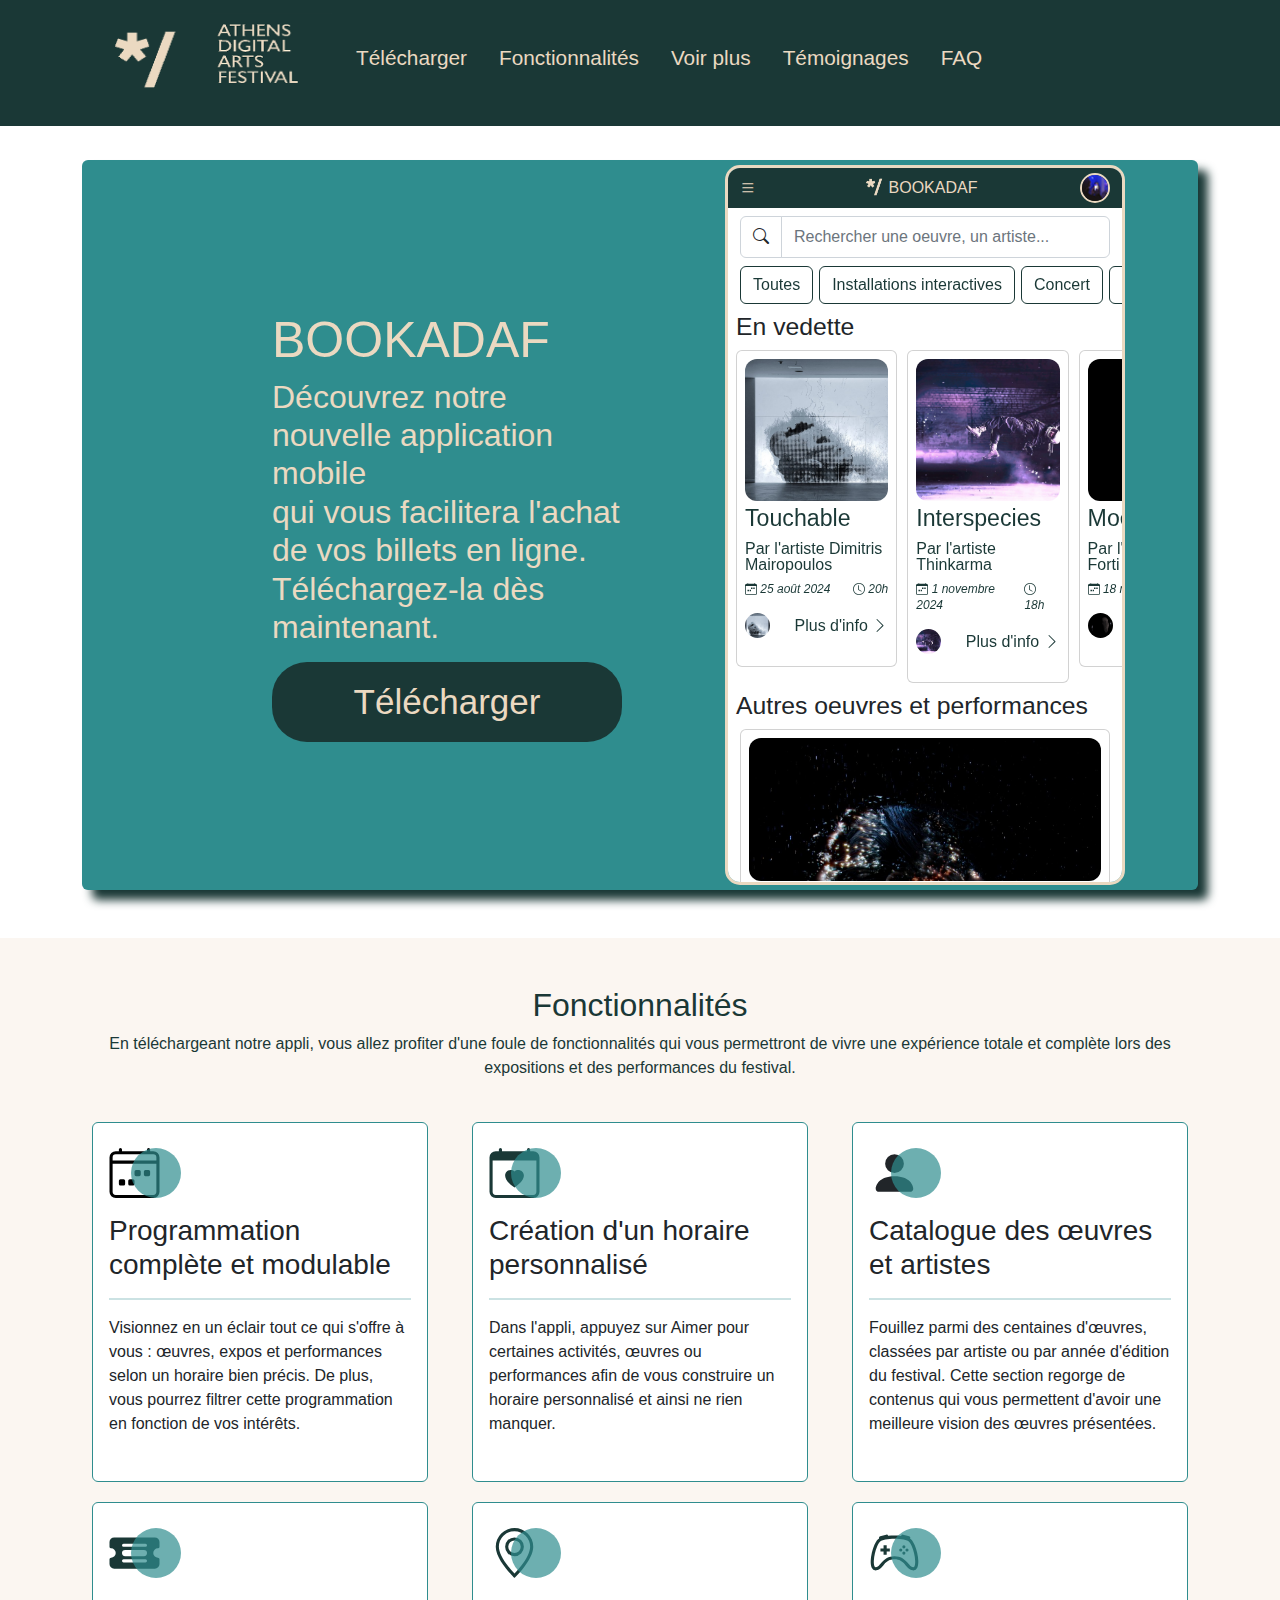
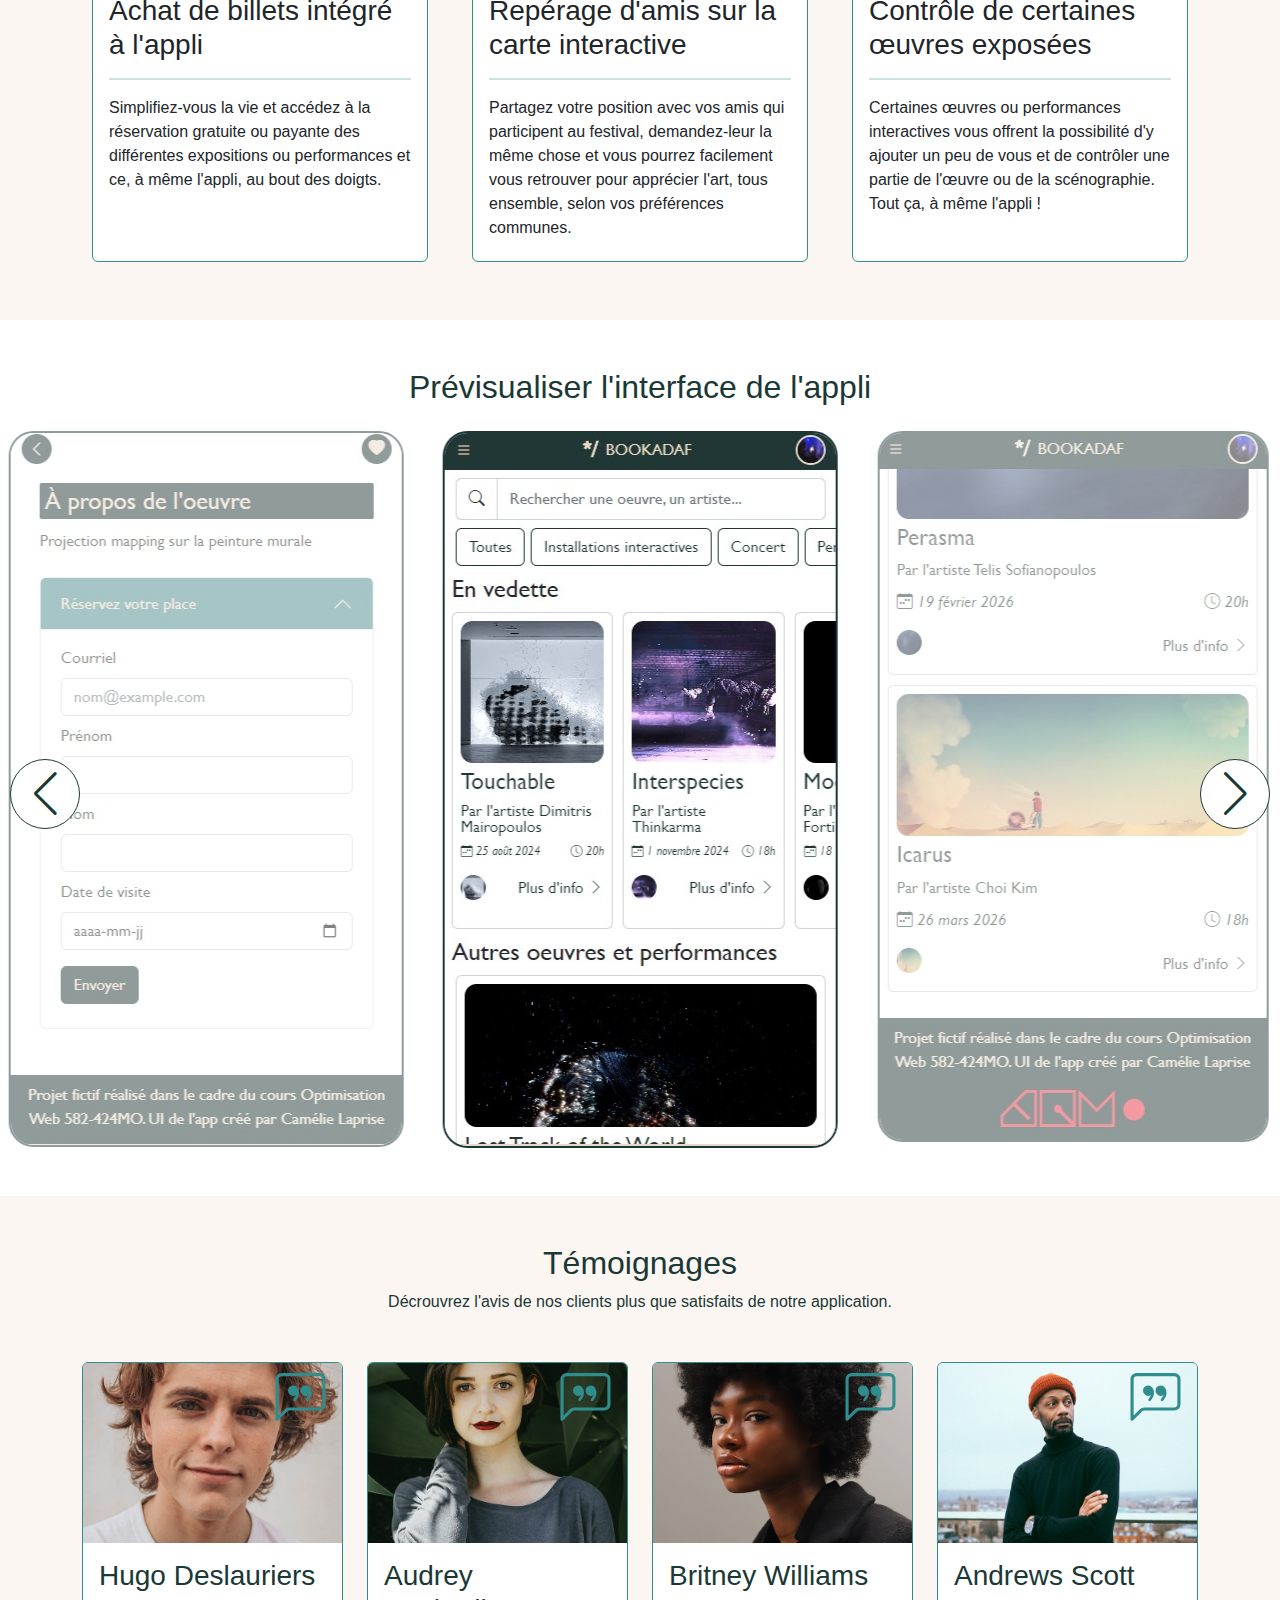
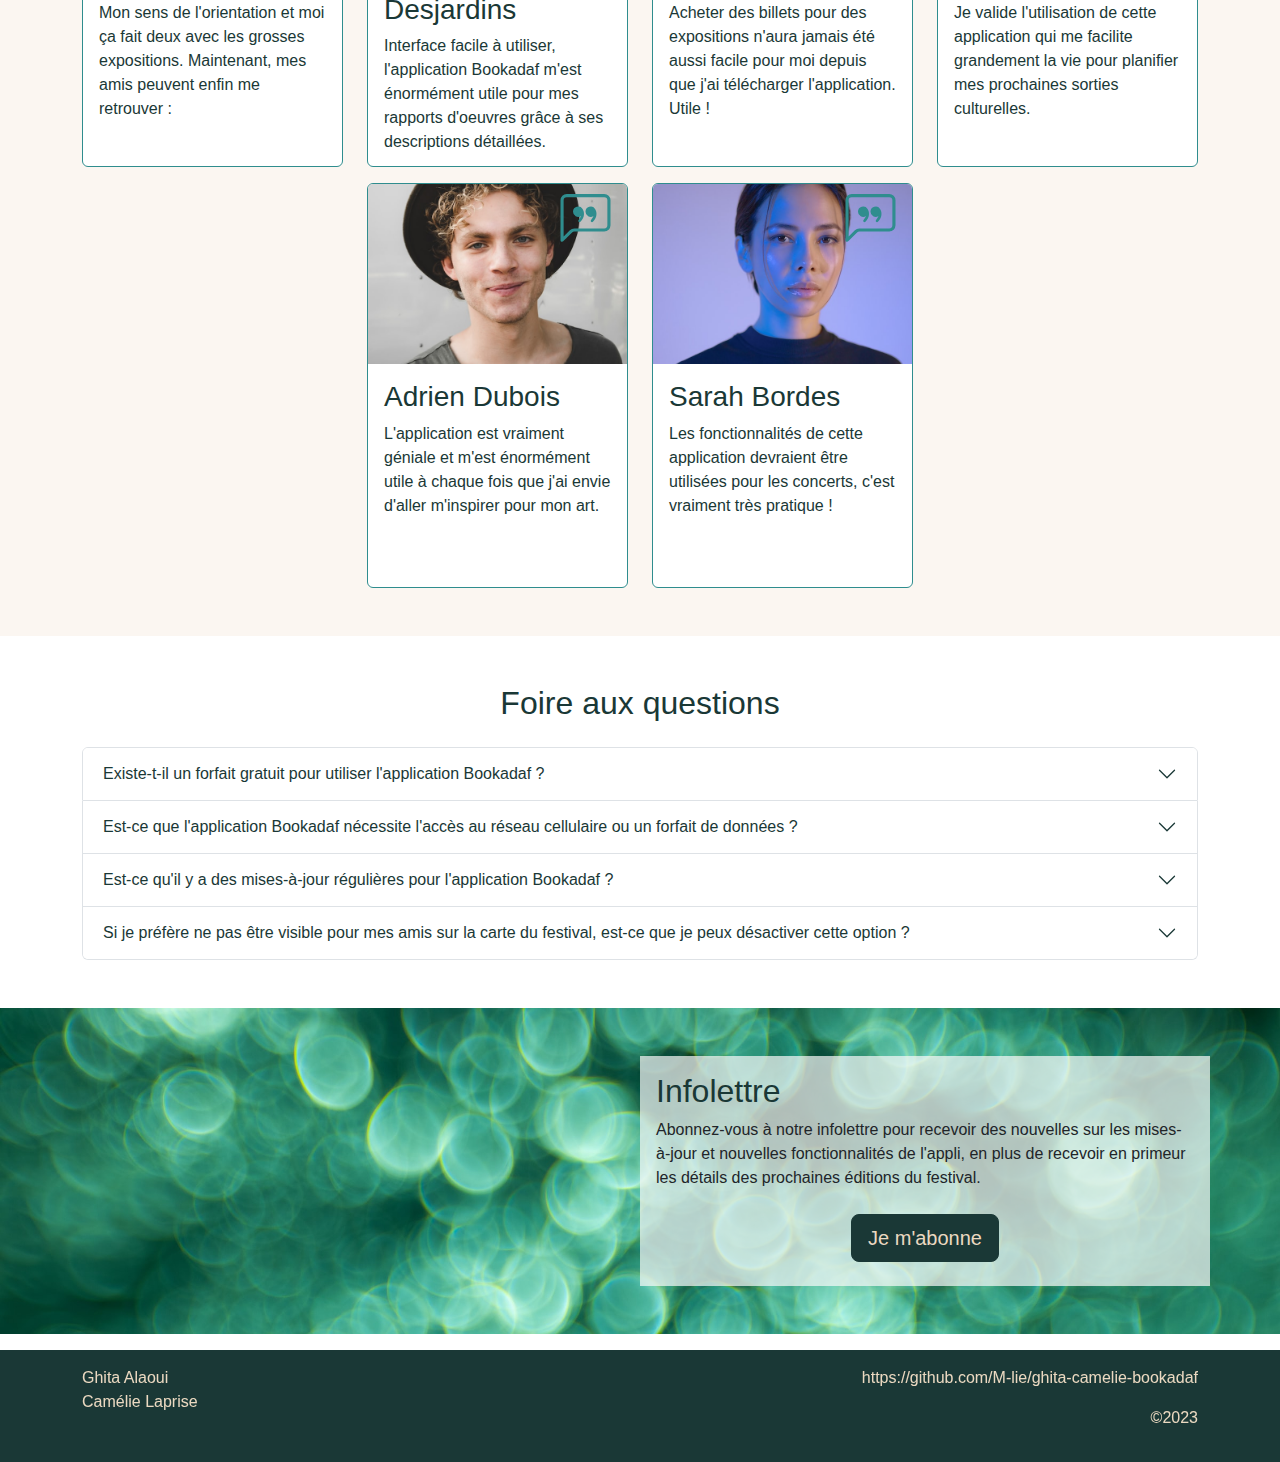
==== commit 0b94d214: "arrangement-accordeon" ====
--- a/index.html
+++ b/index.html
@@ -11,6 +11,7 @@
     <link rel="preconnect" href="https://fonts.googleapis.com"><link rel="preconnect" href="https://fonts.gstatic.com" crossorigin=""><link href="https://fonts.googleapis.com/css2?family=Figtree:wght@600&amp;display=swap" rel="stylesheet">
     <link rel="stylesheet" href="css/main.css" />
     <link rel="stylesheet" href="css/styles-lp.css" />
+    <link rel="icon" href="assets/logo_athens.png">
     <title>Landing page</title>
   </head>
 
@@ -159,7 +160,7 @@
                   <div class="card-body">
                     <h3 class="card-title"> Catalogue des œuvres et artistes </h3>
                     <hr style="height: 2px; background-color: #2f8d8e; width: 100%; border: none;">
-                    Fouillez parmi des centaines d'œuvres, classées par artiste, par type d'œuvre ou par année d'édition du festival. Cette section regorge de contenus qui vous permettent d'avoir une meilleure vision des œuvres présentées, ainsi qu'une grande quantité de médias qui les documentent.
+                    Fouillez parmi des centaines d'œuvres, classées par artiste ou par année d'édition du festival. Cette section regorge de contenus qui vous permettent d'avoir une meilleure vision des œuvres présentées.
                   </div>
                 </div>
             </div>
--- a/css/styles-lp.css
+++ b/css/styles-lp.css
@@ -247,4 +247,7 @@
   background-color: var(--background);
 }
 
-
+.accordion-button:hover {
+  background-color: var(--hovercard);
+  color: var(--text);
+}
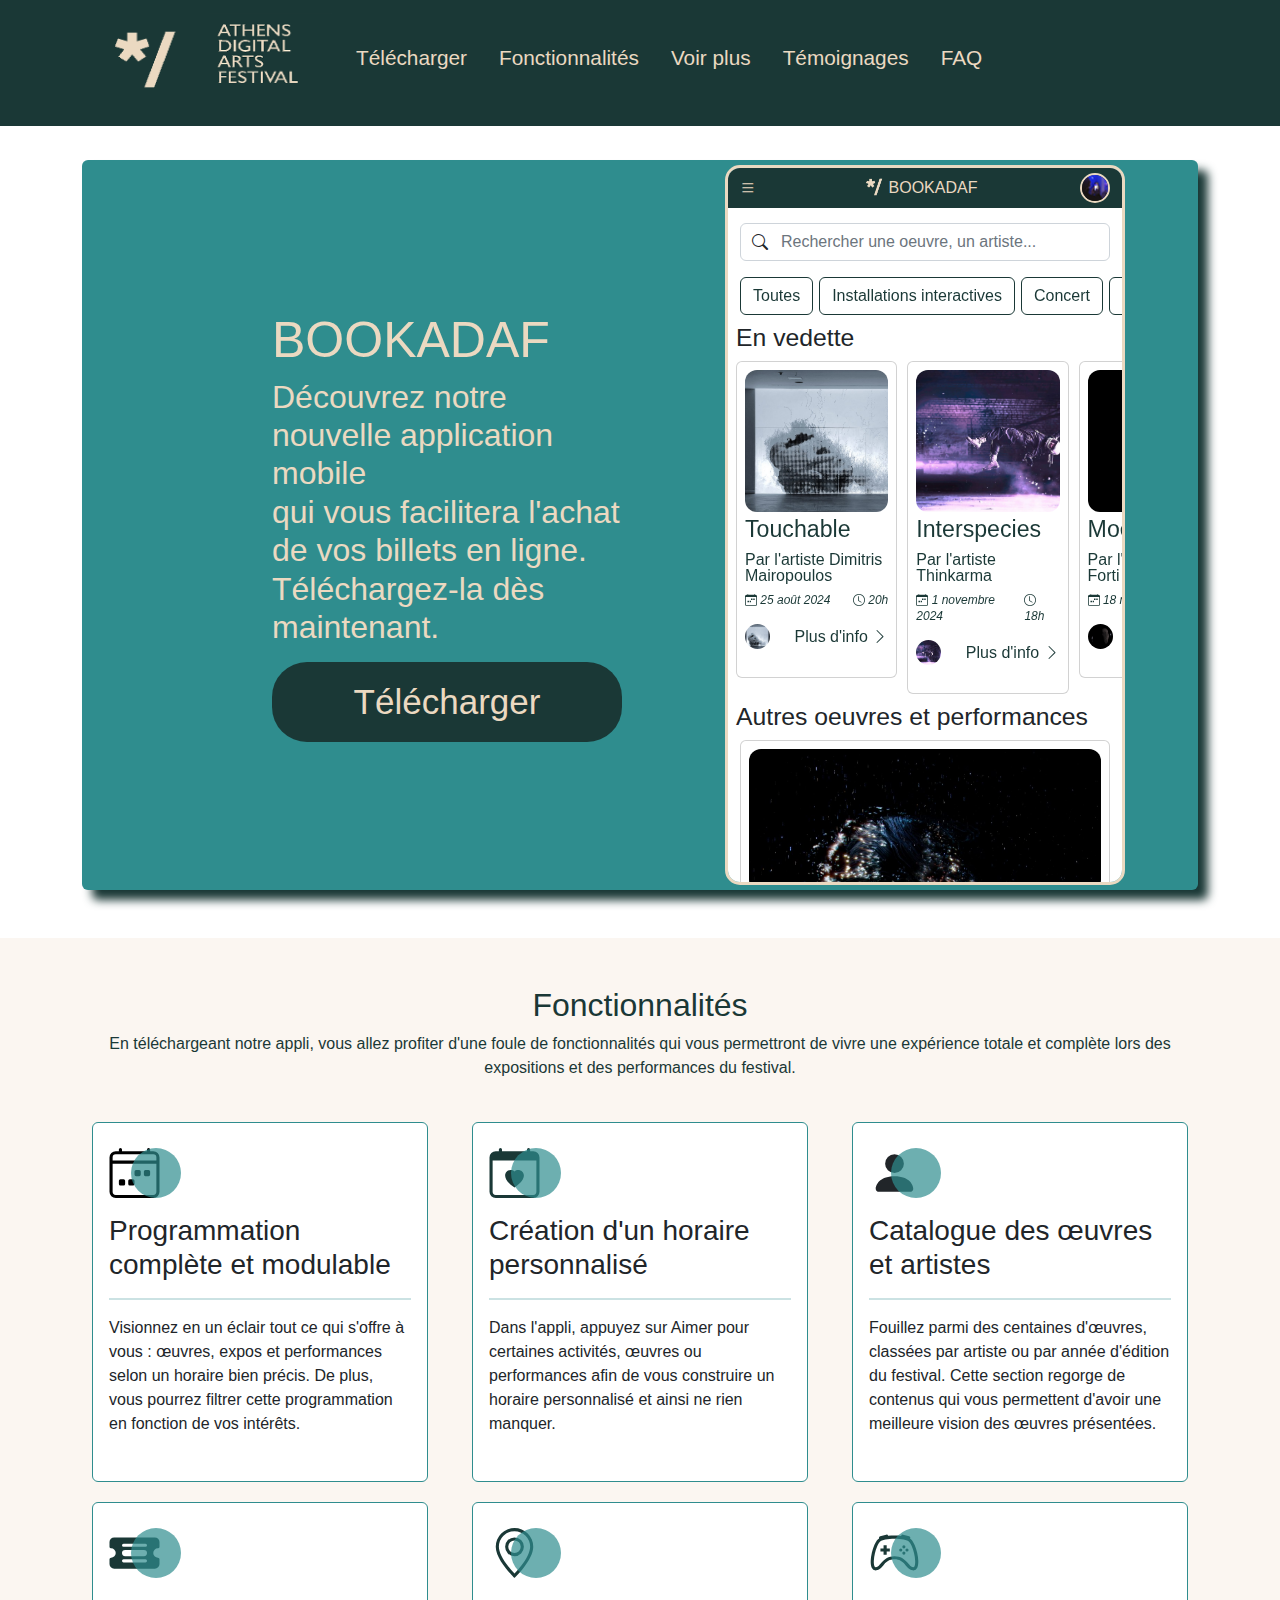
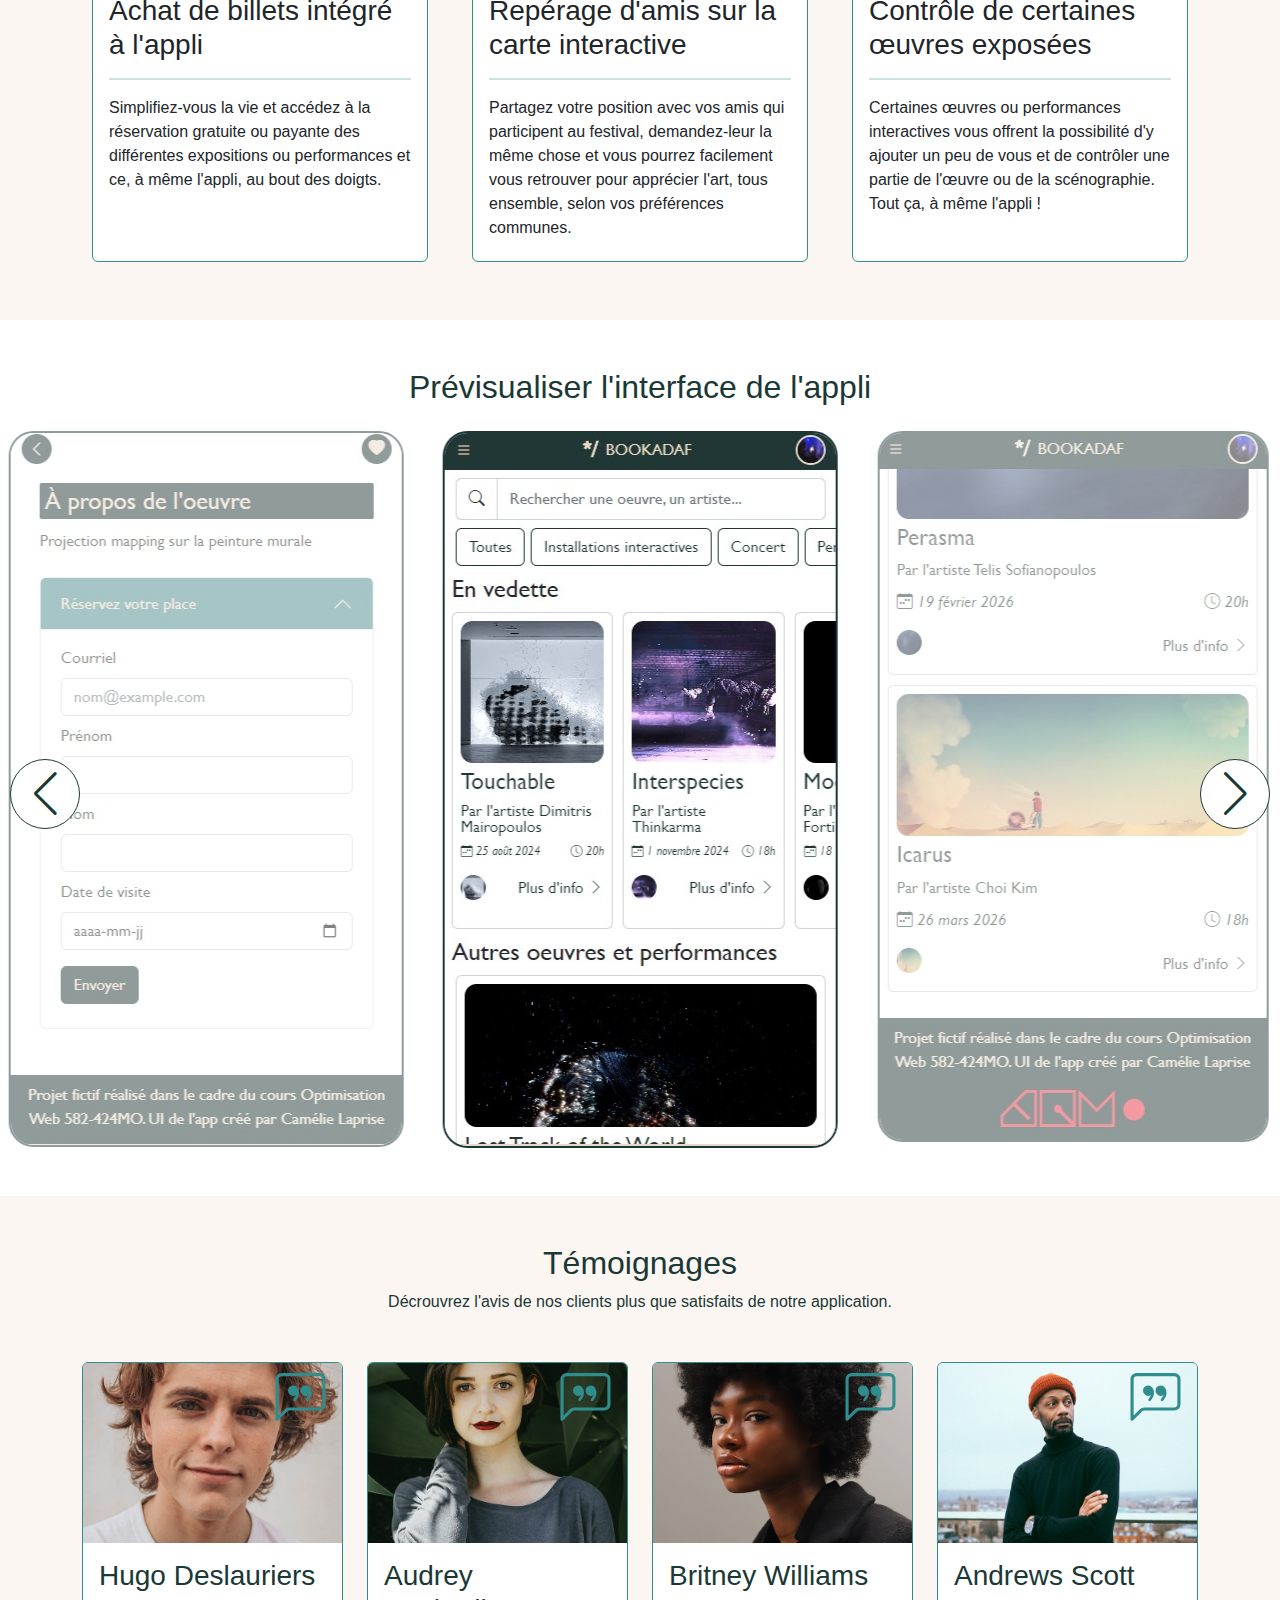
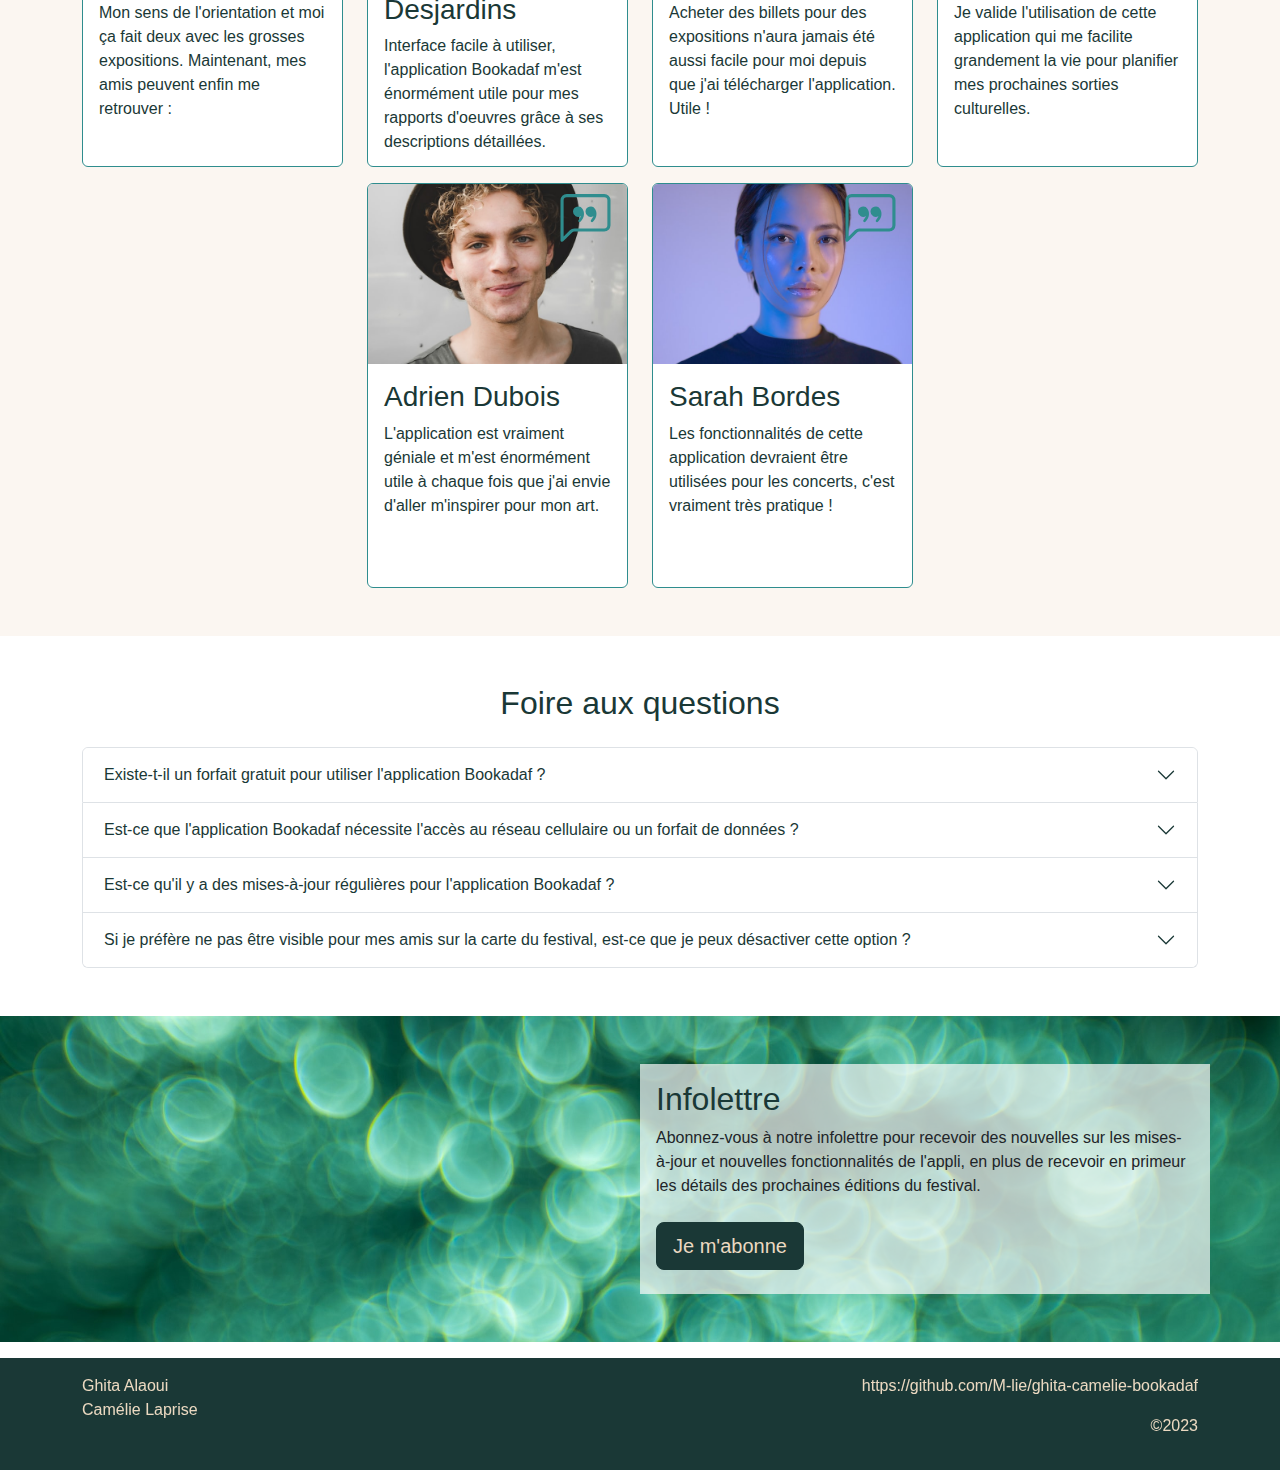
==== commit cb06fa87: "p.1_lp_app_final_changes" ====
--- a/index.html
+++ b/index.html
@@ -340,8 +340,7 @@
 
             <div class="accordion-item">
               <h2 class="accordion-header" id="question01">
-                <button class="accordion-button collapsed" type="button" data-bs-toggle="collapse" data-bs-target="#reponse01" aria-expanded="true" aria-controls="reponse01" style="border-color: var(--basecolor);
-                color: var(--basecolor);">
+                <button class="accordion-button collapsed" type="button" data-bs-toggle="collapse" data-bs-target="#reponse01" aria-expanded="true" aria-controls="reponse01" style="color: var(--basecolor);">
                   Existe-t-il un forfait gratuit pour utiliser l'application Bookadaf ?
                 </button>
               </h2>
@@ -355,8 +354,7 @@
 
             <div class="accordion-item">
               <h2 class="accordion-header" id="question02">
-                <button class="accordion-button collapsed" type="button" data-bs-toggle="collapse" data-bs-target="#reponse02" aria-expanded="false" aria-controls="reponse02"  style="border-color: var(--basecolor);
-                color: var(--basecolor);">
+                <button class="accordion-button collapsed" type="button" data-bs-toggle="collapse" data-bs-target="#reponse02" aria-expanded="false" aria-controls="reponse02" style="color: var(--basecolor);">
                   Est-ce que l'application Bookadaf nécessite l'accès au réseau cellulaire ou un forfait de données ? 
                 </button>
               </h2>
@@ -370,8 +368,7 @@
 
             <div class="accordion-item">
               <h2 class="accordion-header" id="question03">
-                <button class="accordion-button collapsed" type="button" data-bs-toggle="collapse" data-bs-target="#reponse03" aria-expanded="false" aria-controls="reponse03" style="border-color: var(--basecolor);
-                color: var(--basecolor);">
+                <button class="accordion-button collapsed" type="button" data-bs-toggle="collapse" data-bs-target="#reponse03" aria-expanded="false" aria-controls="reponse03" style="color: var(--basecolor);">
                   Est-ce qu'il y a des mises-à-jour régulières pour l'application Bookadaf ?
                 </button>
               </h2>
@@ -386,8 +383,7 @@
 
           <div class="accordion-item">
             <h2 class="accordion-header" id="question04">
-              <button class="accordion-button collapsed" type="button" data-bs-toggle="collapse" data-bs-target="#reponse04" aria-expanded="false" aria-controls="reponse04" style="border-color: var(--basecolor);
-              color: var(--basecolor);">
+              <button class="accordion-button collapsed" type="button" data-bs-toggle="collapse" data-bs-target="#reponse04" aria-expanded="false" aria-controls="reponse04" style="color: var(--basecolor);">
                Si je préfère ne pas être visible pour mes amis sur la carte du festival, est-ce que je peux désactiver cette option ?
               </button>
             </h2>
@@ -410,7 +406,7 @@
                 Abonnez-vous à notre infolettre pour recevoir des nouvelles sur les mises-à-jour et nouvelles fonctionnalités de l'appli, en plus de recevoir en primeur les détails des prochaines éditions du festival.
               </p>
 
-              <div class="bouton-abonnement d-flex justify-content-center py-2">
+              <div class="bouton-abonnement text-center text-md-start py-2">
                 <button class="btn btn-primary btn-lg" data-bs-toggle="modal"
                 data-bs-target="#modal" style="color: var(--text);"> Je m'abonne
                 </button>
@@ -432,11 +428,13 @@
             <form>
               <div class="form-group">
                 <label for="courriel" style="color: var(--basecolor);">Rentrez votre adresse courriel</label>
-                <input type="email" class="form-control my-2" id="courriel" placeholder="       nom@gmail.com">
-                <svg xmlns="http://www.w3.org/2000/svg" width="30" height="30" fill="currentColor" class="bi bi-envelope-at" viewBox="0 0 16 16">
-                  <path d="M2 2a2 2 0 0 0-2 2v8.01A2 2 0 0 0 2 14h5.5a.5.5 0 0 0 0-1H2a1 1 0 0 1-.966-.741l5.64-3.471L8 9.583l7-4.2V8.5a.5.5 0 0 0 1 0V4a2 2 0 0 0-2-2H2Zm3.708 6.208L1 11.105V5.383l4.708 2.825ZM1 4.217V4a1 1 0 0 1 1-1h12a1 1 0 0 1 1 1v.217l-7 4.2-7-4.2Z"/>
-                  <path d="M14.247 14.269c1.01 0 1.587-.857 1.587-2.025v-.21C15.834 10.43 14.64 9 12.52 9h-.035C10.42 9 9 10.36 9 12.432v.214C9 14.82 10.438 16 12.358 16h.044c.594 0 1.018-.074 1.237-.175v-.73c-.245.11-.673.18-1.18.18h-.044c-1.334 0-2.571-.788-2.571-2.655v-.157c0-1.657 1.058-2.724 2.64-2.724h.04c1.535 0 2.484 1.05 2.484 2.326v.118c0 .975-.324 1.39-.639 1.39-.232 0-.41-.148-.41-.42v-2.19h-.906v.569h-.03c-.084-.298-.368-.63-.954-.63-.778 0-1.259.555-1.259 1.4v.528c0 .892.49 1.434 1.26 1.434.471 0 .896-.227 1.014-.643h.043c.118.42.617.648 1.12.648Zm-2.453-1.588v-.227c0-.546.227-.791.573-.791.297 0 .572.192.572.708v.367c0 .573-.253.744-.564.744-.354 0-.581-.215-.581-.8Z"/>
-                </svg>
+                <div id="input-container">
+                  <svg xmlns="http://www.w3.org/2000/svg" width="30" height="30" fill="var(--hover)" class="bi bi-envelope-at" viewBox="0 0 16 16">
+                    <path d="M2 2a2 2 0 0 0-2 2v8.01A2 2 0 0 0 2 14h5.5a.5.5 0 0 0 0-1H2a1 1 0 0 1-.966-.741l5.64-3.471L8 9.583l7-4.2V8.5a.5.5 0 0 0 1 0V4a2 2 0 0 0-2-2H2Zm3.708 6.208L1 11.105V5.383l4.708 2.825ZM1 4.217V4a1 1 0 0 1 1-1h12a1 1 0 0 1 1 1v.217l-7 4.2-7-4.2Z"/>
+                    <path d="M14.247 14.269c1.01 0 1.587-.857 1.587-2.025v-.21C15.834 10.43 14.64 9 12.52 9h-.035C10.42 9 9 10.36 9 12.432v.214C9 14.82 10.438 16 12.358 16h.044c.594 0 1.018-.074 1.237-.175v-.73c-.245.11-.673.18-1.18.18h-.044c-1.334 0-2.571-.788-2.571-2.655v-.157c0-1.657 1.058-2.724 2.64-2.724h.04c1.535 0 2.484 1.05 2.484 2.326v.118c0 .975-.324 1.39-.639 1.39-.232 0-.41-.148-.41-.42v-2.19h-.906v.569h-.03c-.084-.298-.368-.63-.954-.63-.778 0-1.259.555-1.259 1.4v.528c0 .892.49 1.434 1.26 1.434.471 0 .896-.227 1.014-.643h.043c.118.42.617.648 1.12.648Zm-2.453-1.588v-.227c0-.546.227-.791.573-.791.297 0 .572.192.572.708v.367c0 .573-.253.744-.564.744-.354 0-.581-.215-.581-.8Z"/>
+                  </svg>
+                  <input type="email" class="form-control my-2" id="courriel" placeholder="nom@gmail.com">
+                </div>
               </div>
             </form>
 
--- a/css/styles-lp.css
+++ b/css/styles-lp.css
@@ -143,7 +143,6 @@
 
 #section-testimonials .card:hover {
   background-color: var(--hovercard);
-  border: none;
   color: var(--text);
 }
 
@@ -166,6 +165,15 @@
   border-color: var(--basecolor);
 }
 
+.accordion-button {
+  border: 1px solid var(--background);
+}
+
+.accordion-button:hover {
+  border: 1px solid var(--basecolor);
+  box-shadow: none;
+}
+
 .accordion-button.collapsed::after {
   background-image: url("data:image/svg+xml,%3csvg xmlns='http://www.w3.org/2000/svg' viewBox='0 0 16 16' fill='%231a3836'%3e%3cpath fill-rule='evenodd' d='M1.646 4.646a.5.5 0 0 1 .708 0L8 10.293l5.646-5.647a.5.5 0 0 1 .708.708l-6 6a.5.5 0 0 1-.708 0l-6-6a.5.5 0 0 1 0-.708z'/%3e%3c/svg%3e");
 }
@@ -188,9 +196,28 @@
   background-color: rgba(250, 250, 250, 70%);
 }
 
-.bi-envelope-at {
-  margin-top: -80px;
-  margin-left: 8px;
+.bouton-abonnement .btn-primary:hover {
+  background-color: var(--hover);
+  border-color: var(--hover);
+}
+
+#input-container {
+  position: relative;
+}
+
+#input-container > svg {
+  position: absolute;
+  top: 3px;
+  left: 8px;
+}
+
+#input-container > input {
+  padding-left: 45px;
+}
+
+.modal-footer .btn-primary:hover {
+  background-color: var(--hover);
+  border-color: var(--hover);
 }
 
 .modal-title {
@@ -247,7 +274,3 @@
   background-color: var(--background);
 }
 
-.accordion-button:hover {
-  background-color: var(--hovercard);
-  color: var(--text);
-}
